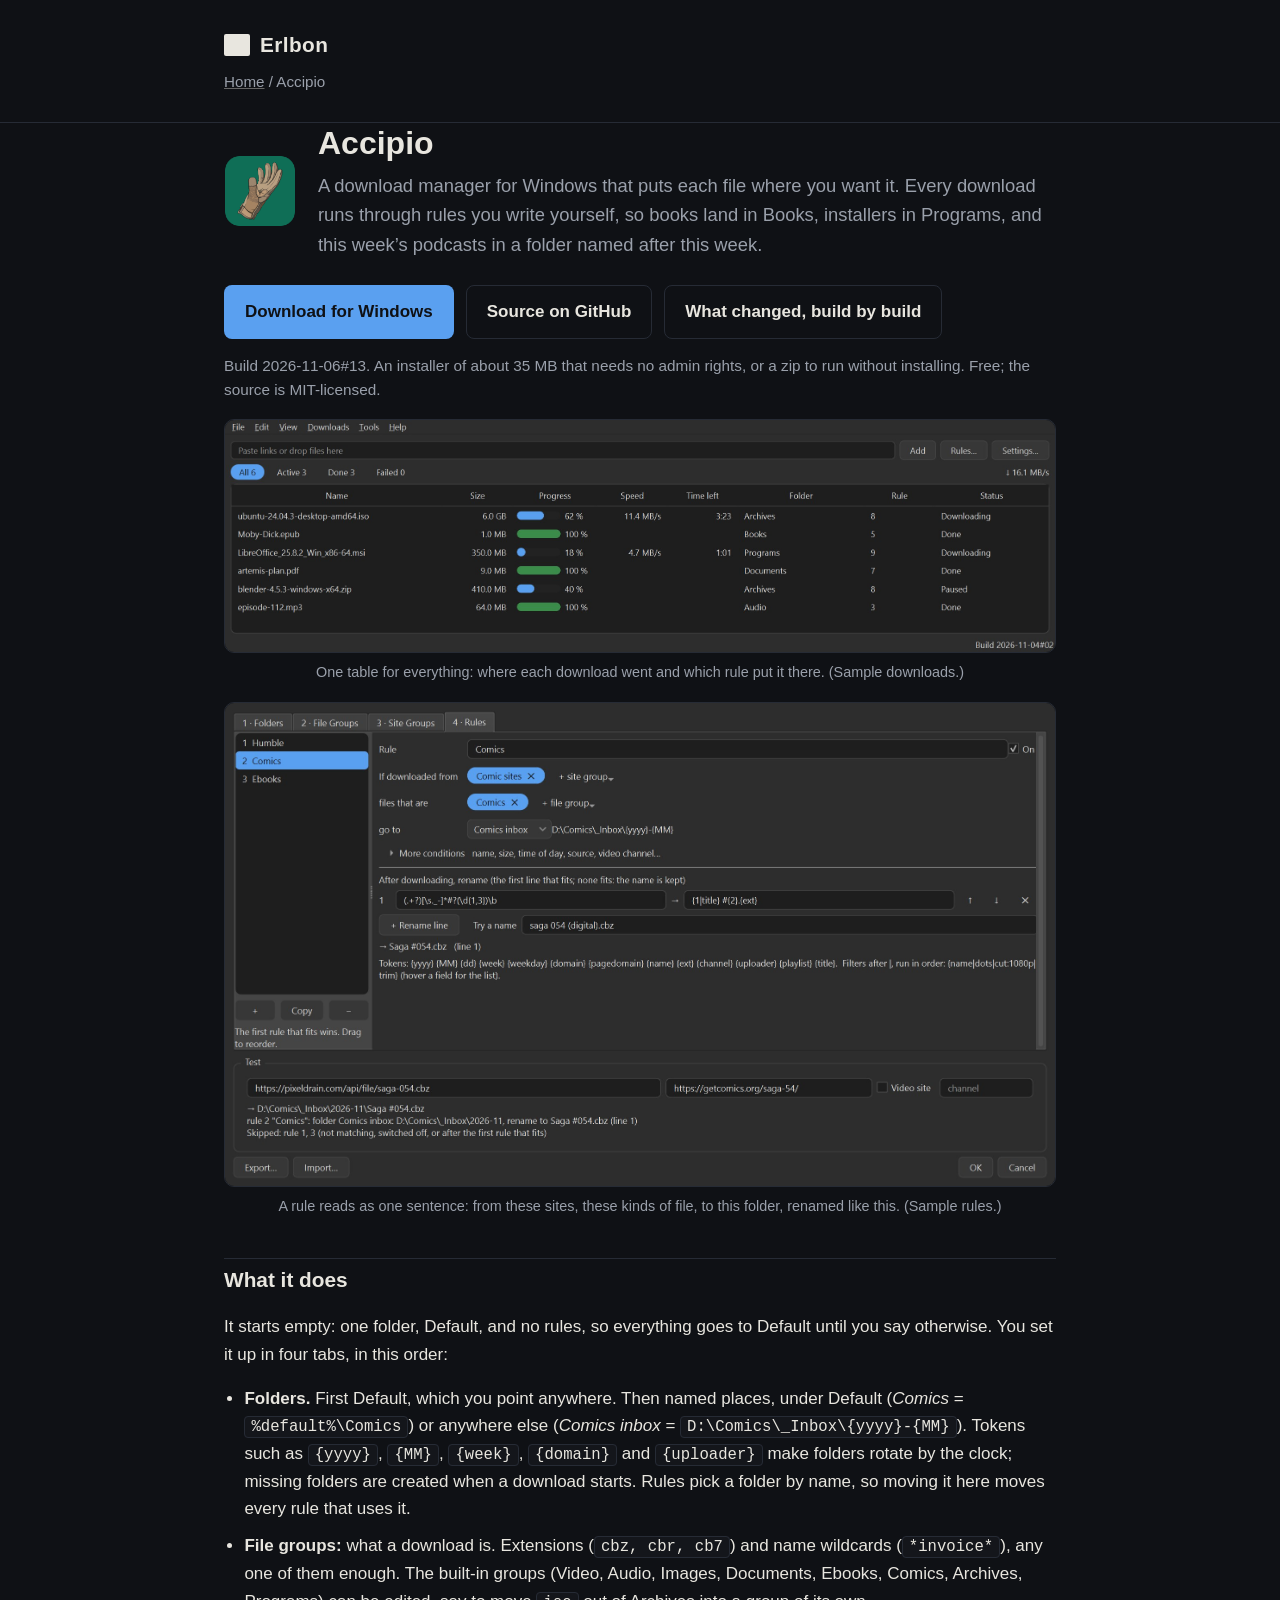
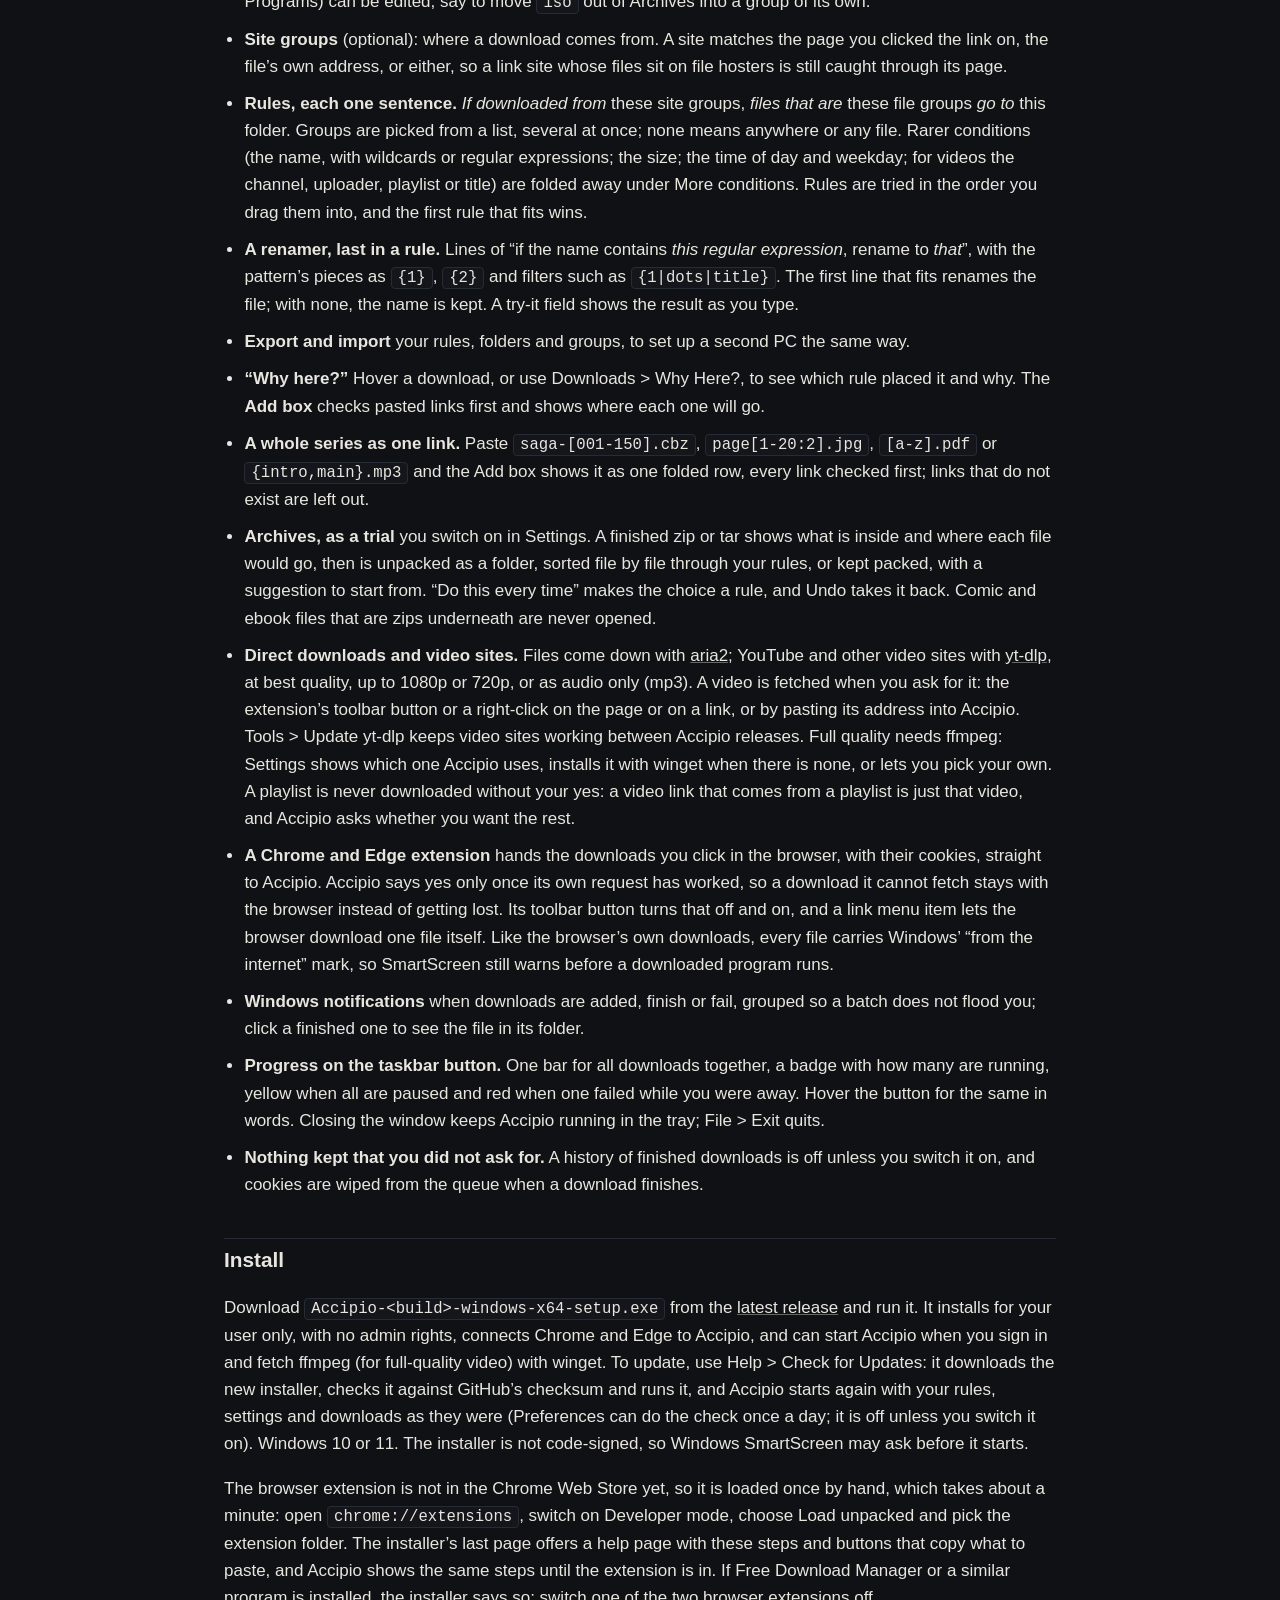
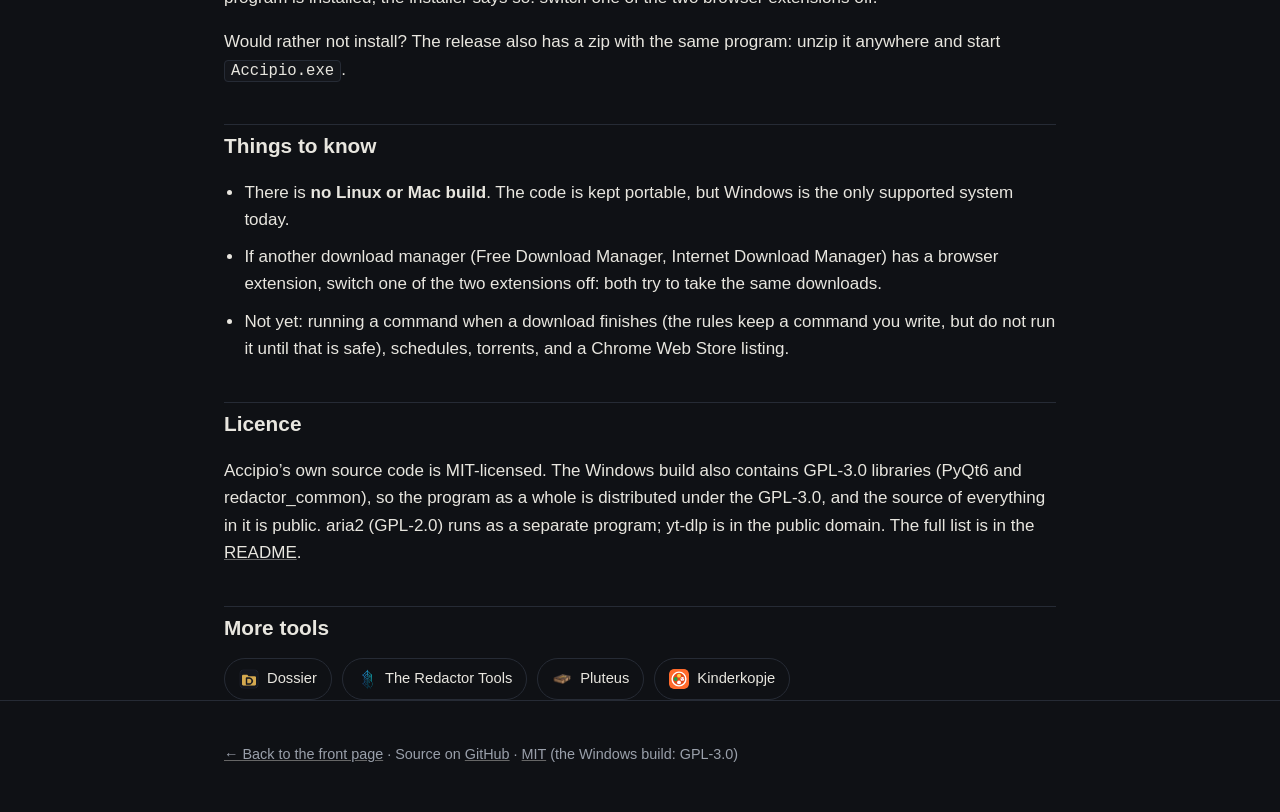
==== accipio/index.html @ 2f6791ea "Accipio: build 2026-11-06#13, new glove icon, playlists and tray Co-Authored-By: Claude Opus 5.5 <no" ====
<!doctype html>
<html lang="en">
<head>
<meta charset="utf-8">
<meta name="viewport" content="width=device-width, initial-scale=1">
<title>Accipio — A Free Download Manager for Windows That Sorts Every Download into the Right Folder</title>
<meta name="description" content="Accipio is a free, open-source download manager for Windows. Your own ordered rules put every download in the right folder by site, file type, name, size, time of day or video channel; aria2 for direct downloads, yt-dlp for YouTube and other video sites, and a Chrome and Edge extension that takes your clicked downloads.">
<link rel="canonical" href="https://erlbon.github.io/accipio/">
<link rel="icon" href="../assets/img/accipio.png" type="image/png">

<meta property="og:type" content="website">
<meta property="og:title" content="Accipio — A Free Download Manager for Windows with Rules">
<meta property="og:description" content="Every download goes where your rules say: by site, file type, name, size, time of day or video channel. Direct downloads and video sites. Free and open source.">
<meta property="og:url" content="https://erlbon.github.io/accipio/">
<meta property="og:image" content="https://erlbon.github.io/assets/img/screenshots/accipio-main-dark.jpg">
<meta name="twitter:card" content="summary_large_image">

<link rel="stylesheet" href="../assets/style.css">

<script type="application/ld+json">
{
  "@context": "https://schema.org",
  "@type": "SoftwareApplication",
  "name": "Accipio",
  "description": "A free, open-source download manager for Windows that puts each file where your rules say. Ordered rules by site, file type, name, size, time of day or video channel; folders that rotate by date; aria2 for direct downloads, yt-dlp for video sites; a Chrome and Edge extension for clicked downloads.",
  "url": "https://erlbon.github.io/accipio/",
  "downloadUrl": "https://github.com/Erlbon/accipio/releases/latest",
  "codeRepository": "https://github.com/Erlbon/accipio",
  "operatingSystem": "Windows 10, Windows 11",
  "applicationCategory": "UtilitiesApplication",
  "softwareVersion": "2026-11-06#13",
  "license": "https://opensource.org/license/mit",
  "screenshot": "https://erlbon.github.io/assets/img/screenshots/accipio-main-dark.jpg",
  "featureList": [
    "Named folders, file groups and site groups that rules point at, so one change moves every rule that uses them",
    "Rules written as one sentence: from these site groups, these file groups, to this folder; the first rule that fits wins",
    "Conditions: file groups and site groups picked as chips (a site matched on the page you clicked on), and under More conditions name (wildcards or regular expressions), size, time of day and weekday, and a video's channel, uploader, playlist or title",
    "Folder templates with date tokens ({yyyy}, {MM}, {week}...) so folders rotate by the clock; missing folders are created",
    "A renamer at the end of a rule: regular-expression lines, the first that fits renames the file, with a try-it field",
    "Export and import of rules, folders and groups between PCs",
    "Direct downloads on aria2; YouTube and other video sites on yt-dlp, with quality choices and Update yt-dlp in the Tools menu",
    "A Chrome and Edge extension that hands clicked downloads, with their cookies, to Accipio",
    "An Add box that checks pasted links and shows where each will go, and Why Here? for every download",
    "A whole series as one link, such as saga-[001-150].cbz, checked link by link before anything starts",
    "Archives (trial): a finished zip or tar shows what is inside and is unpacked as a folder, sorted by the rules, or kept packed, with Undo",
    "Downloaded files carry Windows' from-the-internet mark, as the browser's own downloads do",
    "Windows notifications when downloads are added, finish or fail",
    "Progress on the taskbar button: one bar for all downloads, a badge with how many run, red when one failed",
    "Settings shows the ffmpeg in use for video sites and installs it with winget when there is none",
    "A playlist is never downloaded without your yes; a video link from a playlist is just that video",
    "The window's X keeps Accipio running in the tray, so downloads go on",
    "A per-user Windows installer with no admin rights, or a zip to run without installing",
    "Help > Check for Updates downloads and installs a new version, checked against GitHub's checksum"
  ],
  "offers": { "@type": "Offer", "price": "0", "priceCurrency": "USD" },
  "author": { "@type": "Person", "name": "Erlbon", "url": "https://github.com/Erlbon" },
  "isPartOf": { "@type": "WebSite", "name": "Erlbon", "url": "https://erlbon.github.io/" }
}
</script>
</head>
<body data-app="accipio">

<header class="site-header">
  <div class="wrap">
    <a class="wordmark" href="/"><span class="bar" aria-hidden="true"></span> Erlbon</a>
    <nav class="crumbs"><a href="/">Home</a> / Accipio</nav>
  </div>
</header>

<main class="wrap">
  <div class="hero">
    <img class="icon" src="../assets/img/accipio.png" alt="Accipio icon" width="72" height="72">
    <div>
      <h1>Accipio</h1>
      <p class="tagline" style="margin-bottom:0">A download manager for Windows that puts each file where you want it. Every download runs through rules you write yourself, so books land in Books, installers in Programs, and this week&rsquo;s podcasts in a folder named after this week.</p>
    </div>
  </div>

  <div class="btn-row">
    <a class="btn primary" href="https://github.com/Erlbon/accipio/releases/latest">Download for Windows</a>
    <a class="btn secondary" href="https://github.com/Erlbon/accipio">Source on GitHub</a>
    <a class="btn secondary" href="https://github.com/Erlbon/accipio/blob/main/CHANGELOG.md">What changed, build by build</a>
  </div>
  <p class="note">Build 2026-11-06#13. An installer of about 35&nbsp;MB that needs no admin rights, or a zip to run without installing. Free; the source is MIT-licensed.</p>

  <div class="screenshots">
    <figure>
      <img src="../assets/img/screenshots/accipio-main-dark.jpg" alt="Accipio's main window in the dark scheme: a paste bar with Add, Rules and Settings buttons, filter buttons for all, active, done and failed downloads, and a table of six downloads with size, a progress bar, speed, time left, the folder each went to, the rule that placed it and its status." width="2065" height="578">
      <figcaption>One table for everything: where each download went and which rule put it there. (Sample downloads.)</figcaption>
    </figure>
    <figure>
      <img src="../assets/img/screenshots/accipio-rules-dark.jpg" alt="Accipio's Rules window with four tabs, Folders, File Groups, Site Groups and Rules. A narrow list of three rules on the left; the rule Comics reads as a sentence: if downloaded from Comic sites, files that are Comics, go to Comics inbox, then a rename line turning saga 054 (digital).cbz into Saga #054.cbz. The test box below shows a file hosted on pixeldrain, clicked on getcomics.org, going to D:\Comics\_Inbox\2026-11." width="1925" height="1120" loading="lazy">
      <figcaption>A rule reads as one sentence: from these sites, these kinds of file, to this folder, renamed like this. (Sample rules.)</figcaption>
    </figure>
  </div>

  <h2>What it does</h2>
  <p>It starts empty: one folder, Default, and no rules, so everything goes to Default until you say otherwise. You set it up in four tabs, in this order:</p>
  <ul class="feature-list">
    <li><strong>Folders.</strong> First Default, which you point anywhere. Then named places, under Default (<em>Comics</em> = <code>%default%\Comics</code>) or anywhere else (<em>Comics inbox</em> = <code>D:\Comics\_Inbox\{yyyy}-{MM}</code>). Tokens such as <code>{yyyy}</code>, <code>{MM}</code>, <code>{week}</code>, <code>{domain}</code> and <code>{uploader}</code> make folders rotate by the clock; missing folders are created when a download starts. Rules pick a folder by name, so moving it here moves every rule that uses it.</li>
    <li><strong>File groups:</strong> what a download is. Extensions (<code>cbz, cbr, cb7</code>) and name wildcards (<code>*invoice*</code>), any one of them enough. The built-in groups (Video, Audio, Images, Documents, Ebooks, Comics, Archives, Programs) can be edited, say to move <code>iso</code> out of Archives into a group of its own.</li>
    <li><strong>Site groups</strong> (optional): where a download comes from. A site matches the page you clicked the link on, the file&rsquo;s own address, or either, so a link site whose files sit on file hosters is still caught through its page.</li>
    <li><strong>Rules, each one sentence.</strong> <em>If downloaded from</em> these site groups, <em>files that are</em> these file groups <em>go to</em> this folder. Groups are picked from a list, several at once; none means anywhere or any file. Rarer conditions (the name, with wildcards or regular expressions; the size; the time of day and weekday; for videos the channel, uploader, playlist or title) are folded away under More conditions. Rules are tried in the order you drag them into, and the first rule that fits wins.</li>
    <li><strong>A renamer, last in a rule.</strong> Lines of &ldquo;if the name contains <em>this regular expression</em>, rename to <em>that</em>&rdquo;, with the pattern&rsquo;s pieces as <code>{1}</code>, <code>{2}</code> and filters such as <code>{1|dots|title}</code>. The first line that fits renames the file; with none, the name is kept. A try-it field shows the result as you type.</li>
    <li><strong>Export and import</strong> your rules, folders and groups, to set up a second PC the same way.</li>
    <li><strong>&ldquo;Why here?&rdquo;</strong> Hover a download, or use Downloads &gt; Why Here?, to see which rule placed it and why. The <strong>Add box</strong> checks pasted links first and shows where each one will go.</li>
    <li><strong>A whole series as one link.</strong> Paste <code>saga-[001-150].cbz</code>, <code>page[1-20:2].jpg</code>, <code>[a-z].pdf</code> or <code>{intro,main}.mp3</code> and the Add box shows it as one folded row, every link checked first; links that do not exist are left out.</li>
    <li><strong>Archives, as a trial</strong> you switch on in Settings. A finished zip or tar shows what is inside and where each file would go, then is unpacked as a folder, sorted file by file through your rules, or kept packed, with a suggestion to start from. &ldquo;Do this every time&rdquo; makes the choice a rule, and Undo takes it back. Comic and ebook files that are zips underneath are never opened.</li>
    <li><strong>Direct downloads and video sites.</strong> Files come down with <a href="https://aria2.github.io/">aria2</a>; YouTube and other video sites with <a href="https://github.com/yt-dlp/yt-dlp">yt-dlp</a>, at best quality, up to 1080p or 720p, or as audio only (mp3). A video is fetched when you ask for it: the extension&rsquo;s toolbar button or a right-click on the page or on a link, or by pasting its address into Accipio. Tools &gt; Update yt-dlp keeps video sites working between Accipio releases. Full quality needs ffmpeg: Settings shows which one Accipio uses, installs it with winget when there is none, or lets you pick your own. A playlist is never downloaded without your yes: a video link that comes from a playlist is just that video, and Accipio asks whether you want the rest.</li>
    <li><strong>A Chrome and Edge extension</strong> hands the downloads you click in the browser, with their cookies, straight to Accipio. Accipio says yes only once its own request has worked, so a download it cannot fetch stays with the browser instead of getting lost. Its toolbar button turns that off and on, and a link menu item lets the browser download one file itself. Like the browser&rsquo;s own downloads, every file carries Windows&rsquo; &ldquo;from the internet&rdquo; mark, so SmartScreen still warns before a downloaded program runs.</li>
    <li><strong>Windows notifications</strong> when downloads are added, finish or fail, grouped so a batch does not flood you; click a finished one to see the file in its folder.</li>
    <li><strong>Progress on the taskbar button.</strong> One bar for all downloads together, a badge with how many are running, yellow when all are paused and red when one failed while you were away. Hover the button for the same in words. Closing the window keeps Accipio running in the tray; File &gt; Exit quits.</li>
    <li><strong>Nothing kept that you did not ask for.</strong> A history of finished downloads is off unless you switch it on, and cookies are wiped from the queue when a download finishes.</li>
  </ul>

  <h2>Install</h2>
  <p>Download <code>Accipio-&lt;build&gt;-windows-x64-setup.exe</code> from the <a href="https://github.com/Erlbon/accipio/releases/latest">latest release</a> and run it. It installs for your user only, with no admin rights, connects Chrome and Edge to Accipio, and can start Accipio when you sign in and fetch ffmpeg (for full-quality video) with winget. To update, use Help &gt; Check for Updates: it downloads the new installer, checks it against GitHub&rsquo;s checksum and runs it, and Accipio starts again with your rules, settings and downloads as they were (Preferences can do the check once a day; it is off unless you switch it on). Windows 10 or 11. The installer is not code-signed, so Windows SmartScreen may ask before it starts.</p>
  <p>The browser extension is not in the Chrome Web Store yet, so it is loaded once by hand, which takes about a minute: open <code>chrome://extensions</code>, switch on Developer mode, choose Load unpacked and pick the extension folder. The installer&rsquo;s last page offers a help page with these steps and buttons that copy what to paste, and Accipio shows the same steps until the extension is in. If Free Download Manager or a similar program is installed, the installer says so: switch one of the two browser extensions off.</p>
  <p>Would rather not install? The release also has a zip with the same program: unzip it anywhere and start <code>Accipio.exe</code>.</p>

  <h2>Things to know</h2>
  <ul class="feature-list">
    <li>There is <strong>no Linux or Mac build</strong>. The code is kept portable, but Windows is the only supported system today.</li>
    <li>If another download manager (Free Download Manager, Internet Download Manager) has a browser extension, switch one of the two extensions off: both try to take the same downloads.</li>
    <li>Not yet: running a command when a download finishes (the rules keep a command you write, but do not run it until that is safe), schedules, torrents, and a Chrome Web Store listing.</li>
  </ul>

  <h2>Licence</h2>
  <p>Accipio&rsquo;s own source code is MIT-licensed. The Windows build also contains GPL-3.0 libraries (PyQt6 and redactor_common), so the program as a whole is distributed under the GPL-3.0, and the source of everything in it is public. aria2 (GPL-2.0) runs as a separate program; yt-dlp is in the public domain. The full list is in the <a href="https://github.com/Erlbon/accipio#licences">README</a>.</p>

  <h2>More tools</h2>
  <div class="sibling-list">
    <a href="../dossier/"><img src="../assets/img/dossier.png" alt="">Dossier</a>
    <a href="../redactors/"><img src="../assets/img/hero-logo.png" alt="">The Redactor Tools</a>
    <a href="../pluteus/"><img src="../assets/img/pluteus.png" alt="">Pluteus</a>
    <a href="../kinderkopje/"><img src="../assets/img/kinderkopje.svg" alt="">Kinderkopje</a>
  </div>
</main>

<footer>
  <div class="wrap">
    <p><a href="/">&larr; Back to the front page</a> · Source on <a href="https://github.com/Erlbon/accipio">GitHub</a> · <a href="https://opensource.org/license/mit">MIT</a> (the Windows build: GPL-3.0)</p>
  </div>
</footer>

</body>
</html>
---- assets/style.css ----
/* The Redactor Tools -- shared stylesheet */

:root {
  --bg: #0f1115;
  --panel: #171a21;
  --panel-border: #262b35;
  --text: #e8e6df;
  --text-dim: #9aa0ab;
  --link: #e8e6df;
  --accent: #e8e6df;
  --bar: #14161b;
  --max-width: 880px;
}

* { box-sizing: border-box; }

html { color-scheme: dark; }

body {
  margin: 0;
  background: var(--bg);
  color: var(--text);
  font-family: -apple-system, "Segoe UI", Roboto, Helvetica, Arial, sans-serif;
  line-height: 1.6;
  font-size: 17px;
}

a { color: var(--accent); text-decoration-color: rgba(232,230,223,0.4); }
a:hover { text-decoration-color: var(--accent); }

.wrap {
  max-width: var(--max-width);
  margin: 0 auto;
  padding: 0 24px;
}

/* Top bar: redaction-bar wordmark */
header.site-header {
  border-bottom: 1px solid var(--panel-border);
  padding: 28px 0;
}

.wordmark {
  display: inline-flex;
  align-items: center;
  gap: 10px;
  font-size: 1.3rem;
  font-weight: 700;
  letter-spacing: 0.02em;
  color: var(--text);
  text-decoration: none;
}

.wordmark .bar {
  display: inline-block;
  width: 26px;
  height: 1.05em;
  background: var(--accent);
  border-radius: 2px;
}

.wordmark:hover { color: var(--text); }

nav.crumbs {
  font-size: 0.95rem;
  color: var(--text-dim);
  margin-top: 6px;
}
nav.crumbs a { color: var(--text-dim); }
nav.crumbs a:hover { color: var(--text); }

main { padding: 48px 0 64px; }

.hero-logo {
  display: block;
  margin: 4px auto 28px;
  width: 100%;
  max-width: 200px;
  height: auto;
}

/* Epigraph: old, obsolete senses of "redact" quoted from Wiktionary */
.dict-entry {
  margin: 0 0 36px;
  padding: 20px 22px;
  background: var(--panel);
  border: 1px solid var(--panel-border);
  border-left: 3px solid var(--accent);
  border-radius: 10px;
  font-style: normal;
}

.dict-headword {
  margin: 0 0 10px;
  font-size: 1.1rem;
  font-weight: 700;
  letter-spacing: 0.02em;
}
.dict-headword .dict-pos {
  font-weight: 400;
  font-style: italic;
  color: var(--text-dim);
  margin-left: 4px;
}

.dict-defs {
  margin: 0;
  padding-left: 1.6em;
  color: var(--text-dim);
  font-size: 0.97rem;
}
.dict-defs li { margin-bottom: 8px; }
.dict-defs li:last-child { margin-bottom: 0; }
.dict-defs li::marker { color: var(--text-dim); }

.dict-tag {
  font-size: 0.82em;
  text-transform: uppercase;
  letter-spacing: 0.03em;
  color: var(--text-dim);
  opacity: 0.8;
}
.dict-date {
  font-size: 0.9em;
  color: var(--text-dim);
  opacity: 0.7;
}

.dict-cite {
  margin: 12px 0 0;
  font-size: 0.85rem;
  color: var(--text-dim);
}
.dict-cite a { color: var(--text-dim); }
.dict-cite a:hover { color: var(--text); }

h1 {
  font-size: 2rem;
  line-height: 1.25;
  margin: 0 0 8px;
}

/* Hub page only (sub-pages set data-app and lay their h1 out in .hero) */
body:not([data-app]) h1 { text-align: center; }

.tagline {
  color: var(--text-dim);
  font-size: 1.15rem;
  margin: 0 0 36px;
}

h2 {
  font-size: 1.3rem;
  margin: 40px 0 14px;
  padding-top: 4px;
  border-top: 1px solid var(--panel-border);
}

section:first-of-type h2:first-child { border-top: none; padding-top: 0; }

ul.feature-list {
  padding-left: 1.2em;
}
ul.feature-list li { margin-bottom: 10px; }

.note {
  color: var(--text-dim);
  font-size: 0.9em;
}

/* Format-support table */
.table-wrap {
  overflow-x: auto;
  border: 1px solid var(--panel-border);
  border-radius: 10px;
}

.format-table {
  width: 100%;
  border-collapse: collapse;
  font-size: 0.93rem;
  background: var(--panel);
}

.format-table th,
.format-table td {
  padding: 12px 16px;
  text-align: left;
  vertical-align: top;
  border-bottom: 1px solid var(--panel-border);
}

.format-table thead th {
  color: var(--text-dim);
  font-size: 0.82rem;
  text-transform: uppercase;
  letter-spacing: 0.03em;
  font-weight: 600;
  white-space: nowrap;
}

.format-table tbody th {
  font-weight: 600;
  white-space: nowrap;
}

.format-table tbody tr:last-child th,
.format-table tbody tr:last-child td {
  border-bottom: none;
}

.format-table .note {
  display: block;
  margin-top: 2px;
}

/* App cards on the hub page */
.grid {
  display: grid;
  grid-template-columns: repeat(auto-fit, minmax(360px, 1fr));
  gap: 20px;
  margin-top: 8px;
}

.card {
  display: flex;
  gap: 18px;
  background: var(--panel);
  border: 1px solid var(--panel-border);
  border-radius: 12px;
  padding: 20px;
  text-decoration: none;
  color: var(--text);
  transition: border-color 0.15s ease, transform 0.15s ease;
}
.card:hover {
  border-color: var(--card-accent, var(--accent));
  transform: translateY(-2px);
}

.card img.icon { width: 56px; height: 56px; border-radius: 12px; flex-shrink: 0; }

.card h3 { margin: 0 0 6px; font-size: 1.15rem; }
.card p { margin: 0; color: var(--text-dim); font-size: 0.97rem; }

/* App hero on sub-pages */
.hero {
  display: flex;
  align-items: center;
  gap: 22px;
  margin-bottom: 8px;
}
.hero img.icon { width: 72px; height: 72px; border-radius: 16px; flex-shrink: 0; }

.btn-row { margin: 26px 0 10px; display: flex; gap: 12px; flex-wrap: wrap; }

.btn {
  display: inline-block;
  padding: 12px 20px;
  border-radius: 8px;
  text-decoration: none;
  font-weight: 600;
  border: 1px solid var(--panel-border);
}
.btn.primary {
  background: var(--card-accent, var(--accent));
  color: #0f1115;
  border-color: transparent;
}
.btn.secondary {
  background: transparent;
  color: var(--text);
}
.btn.secondary:hover { border-color: var(--text-dim); }

.sibling-list { display: flex; flex-wrap: wrap; gap: 10px; }
.sibling-list a {
  display: flex;
  align-items: center;
  gap: 8px;
  padding: 8px 14px;
  border: 1px solid var(--panel-border);
  border-radius: 999px;
  text-decoration: none;
  color: var(--text);
  font-size: 0.92rem;
}
.sibling-list a:hover { border-color: var(--text-dim); }
.sibling-list img { width: 20px; height: 20px; border-radius: 5px; }

.screenshots { display: flex; flex-direction: column; gap: 18px; margin: 16px 0 8px; }
.screenshots figure { margin: 0; }
.screenshots img {
  display: block;
  width: 100%;
  height: auto;
  border: 1px solid var(--panel-border);
  border-radius: 10px;
  background: var(--panel);
}
.screenshots figcaption {
  margin-top: 8px;
  color: var(--text-dim);
  font-size: 0.9rem;
  text-align: center;
}

/* Phone screenshots: a row of narrow figures that wraps on small screens */
.screenshots.phones { flex-direction: row; flex-wrap: wrap; justify-content: center; gap: 16px; }
.screenshots.phones figure { flex: 1 1 0; min-width: 130px; max-width: 200px; }
/* Two desktop screenshots side by side on wide screens */
.screenshots.pair { display: grid; grid-template-columns: repeat(auto-fit, minmax(300px, 1fr)); }

footer {
  border-top: 1px solid var(--panel-border);
  padding: 28px 0 40px;
  color: var(--text-dim);
  font-size: 0.9rem;
}
footer a { color: var(--text-dim); }
footer a:hover { color: var(--text); }

code {
  background: var(--bar);
  border: 1px solid var(--panel-border);
  border-radius: 4px;
  padding: 1px 6px;
  font-size: 0.92em;
}

/* Per-app accent colors, sampled from each app's own icon */
[data-app="cbz"]    { --card-accent: #7c2434; }
[data-app="epub"]   { --card-accent: #1c7d78; }
[data-app="mp3"]    { --card-accent: #e8e6df; }
[data-app="video"]  { --card-accent: #57efc6; }
[data-app="pluteus"] { --card-accent: #d4a94f; }

/* TMDB attribution logo: official unmodified SVG, kept small and dim so it
   stays less prominent than the site's own marks (TMDB's terms). */
.tmdb-logo {
  display: block;
  height: 14px;
  width: auto;
  margin-top: 8px;
  opacity: 0.85;
}

/* Command-line examples */
pre.cli-example {
  background: var(--bar);
  border: 1px solid var(--panel-border);
  border-radius: 6px;
  padding: 14px 16px;
  margin: 16px 0;
  overflow-x: auto;
  font-size: 0.9rem;
  line-height: 1.5;
}
pre.cli-example code {
  background: none;
  border: 0;
  padding: 0;
  font-size: inherit;
  white-space: pre;
}

/* Dossier gold, sampled from its icon */
[data-app="dossier"] { --card-accent: #d4a94f; }

/* The front page: a short lead, then the projects as cards */
.lead { color: var(--text-dim); font-size: 1.15rem; margin: 0 0 32px; max-width: 46em; }
body:not([data-app]) h1.front { text-align: left; font-size: 2.2rem; }
.card .icon-row { display: flex; gap: 6px; margin-top: 12px; }
.card .icon-row img { width: 28px; height: 28px; border-radius: 7px; }
.card .kind { display: block; margin-bottom: 4px; font-size: 0.8rem; text-transform: uppercase; letter-spacing: 0.04em; color: var(--text-dim); }
.grid.projects { grid-template-columns: 1fr; }
.grid.projects .card { padding: 22px; }
.grid.projects .card img.icon { width: 64px; height: 64px; border-radius: 14px; }

@media (max-width: 520px) {
  .grid { grid-template-columns: 1fr; }
  .card { flex-direction: column; }
}
[data-app="kinderkopje"] { --card-accent: #ff6a2b; }

/* Accipio blue: the progress-bar blue of the app; the icon's own #185fa5 is too dark under the dark button text */
[data-app="accipio"] { --card-accent: #5aa0f0; }
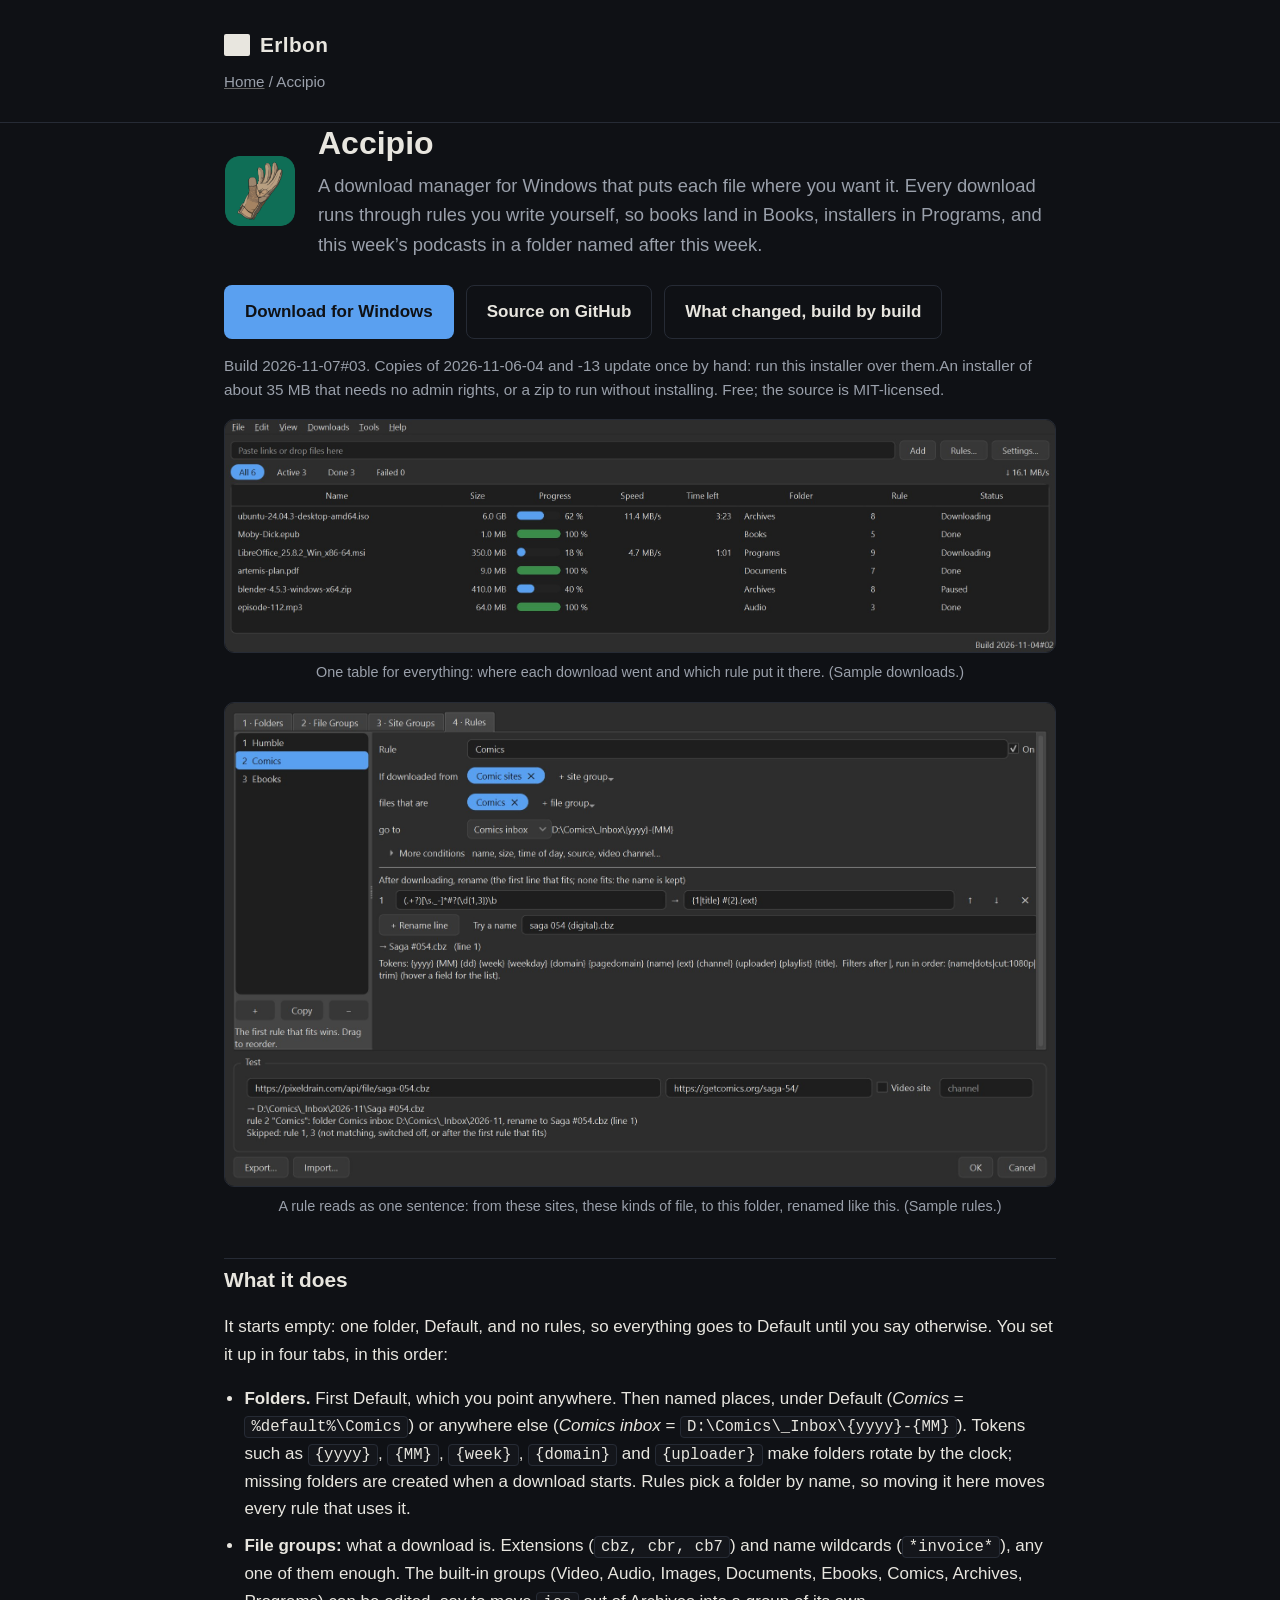
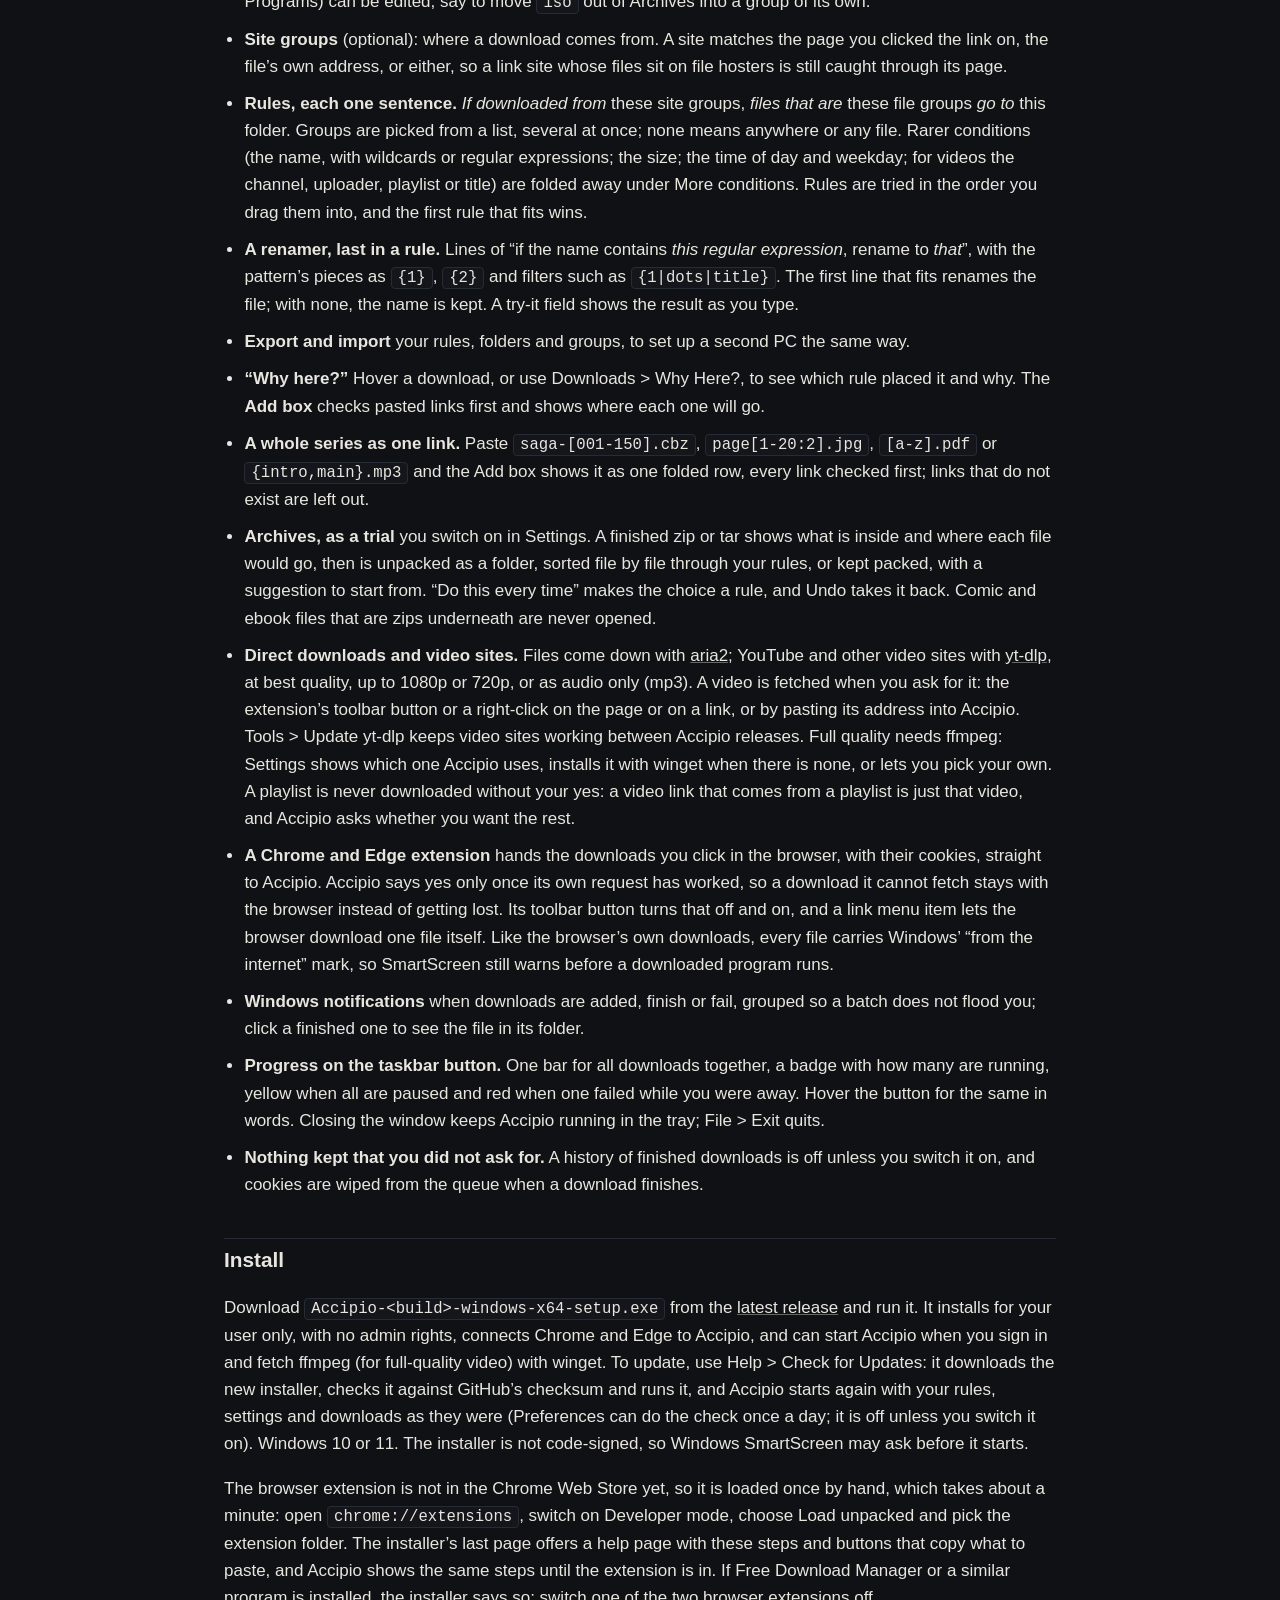
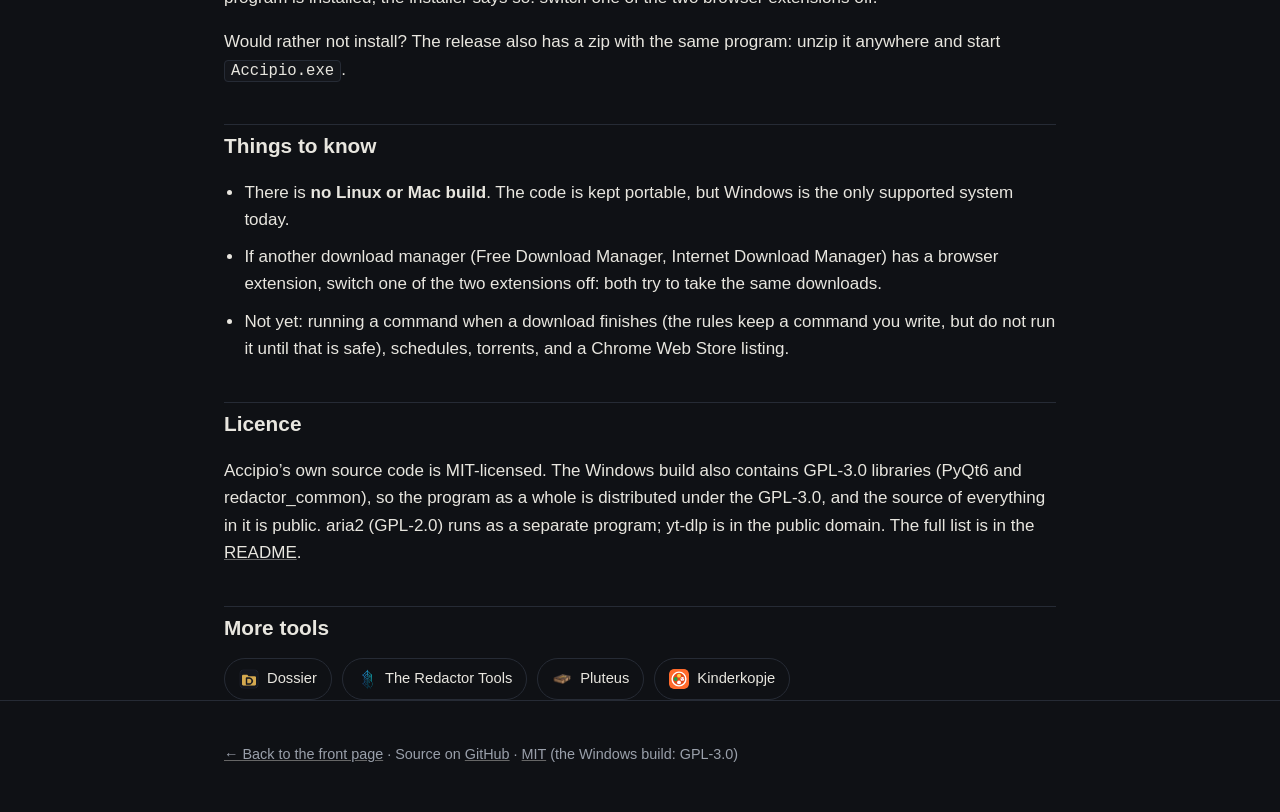
==== commit 4f95ddf9: "Accipio 2026-11-07#03 on the landing page Co-Authored-By: Claude Opus 5.5 <noreply@anthropic.com>" ====
--- a/accipio/index.html
+++ b/accipio/index.html
@@ -28,7 +28,7 @@
   "codeRepository": "https://github.com/Erlbon/accipio",
   "operatingSystem": "Windows 10, Windows 11",
   "applicationCategory": "UtilitiesApplication",
-  "softwareVersion": "2026-11-06#13",
+  "softwareVersion": "2026-11-07#03",
   "license": "https://opensource.org/license/mit",
   "screenshot": "https://erlbon.github.io/assets/img/screenshots/accipio-main-dark.jpg",
   "featureList": [
@@ -81,7 +81,7 @@
     <a class="btn secondary" href="https://github.com/Erlbon/accipio">Source on GitHub</a>
     <a class="btn secondary" href="https://github.com/Erlbon/accipio/blob/main/CHANGELOG.md">What changed, build by build</a>
   </div>
-  <p class="note">Build 2026-11-06#13. An installer of about 35&nbsp;MB that needs no admin rights, or a zip to run without installing. Free; the source is MIT-licensed.</p>
+  <p class="note">Build 2026-11-07#03. Copies of 2026-11-06-04 and -13 update once by hand: run this installer over them.An installer of about 35&nbsp;MB that needs no admin rights, or a zip to run without installing. Free; the source is MIT-licensed.</p>
 
   <div class="screenshots">
     <figure>
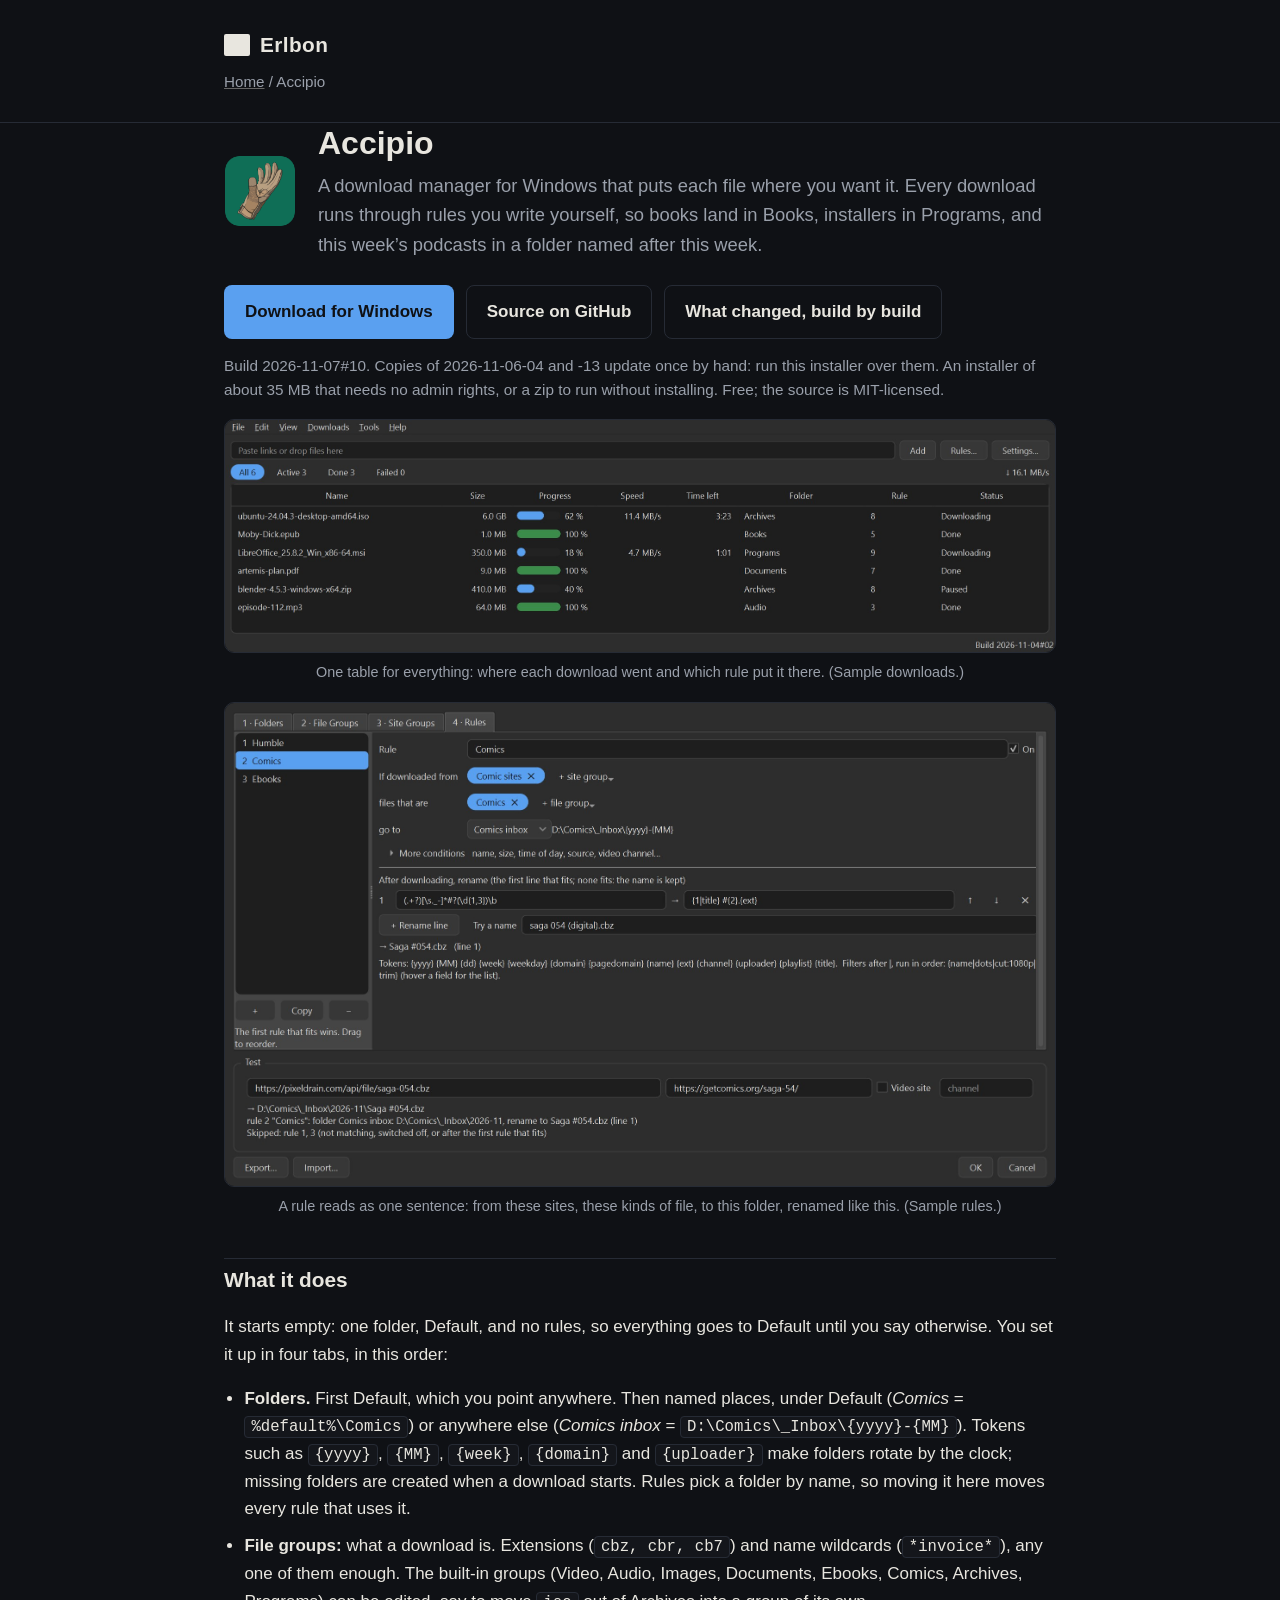
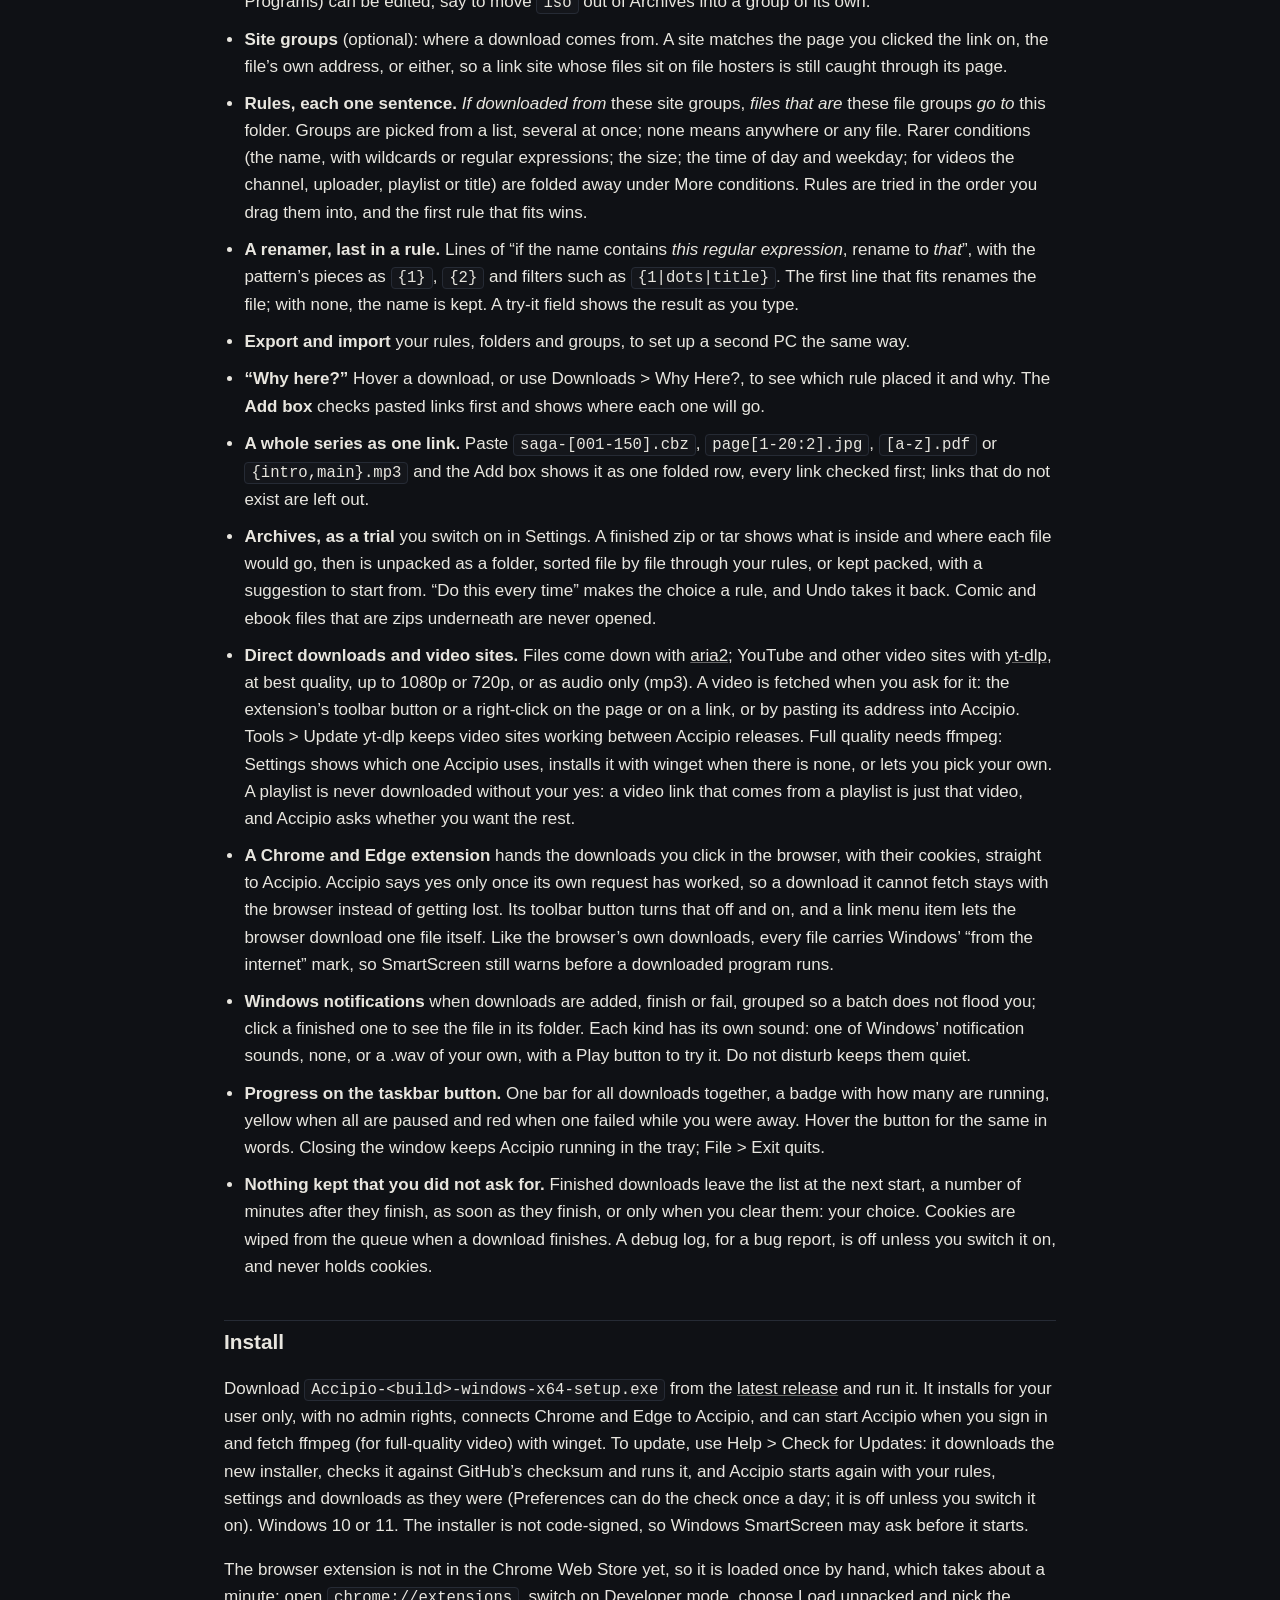
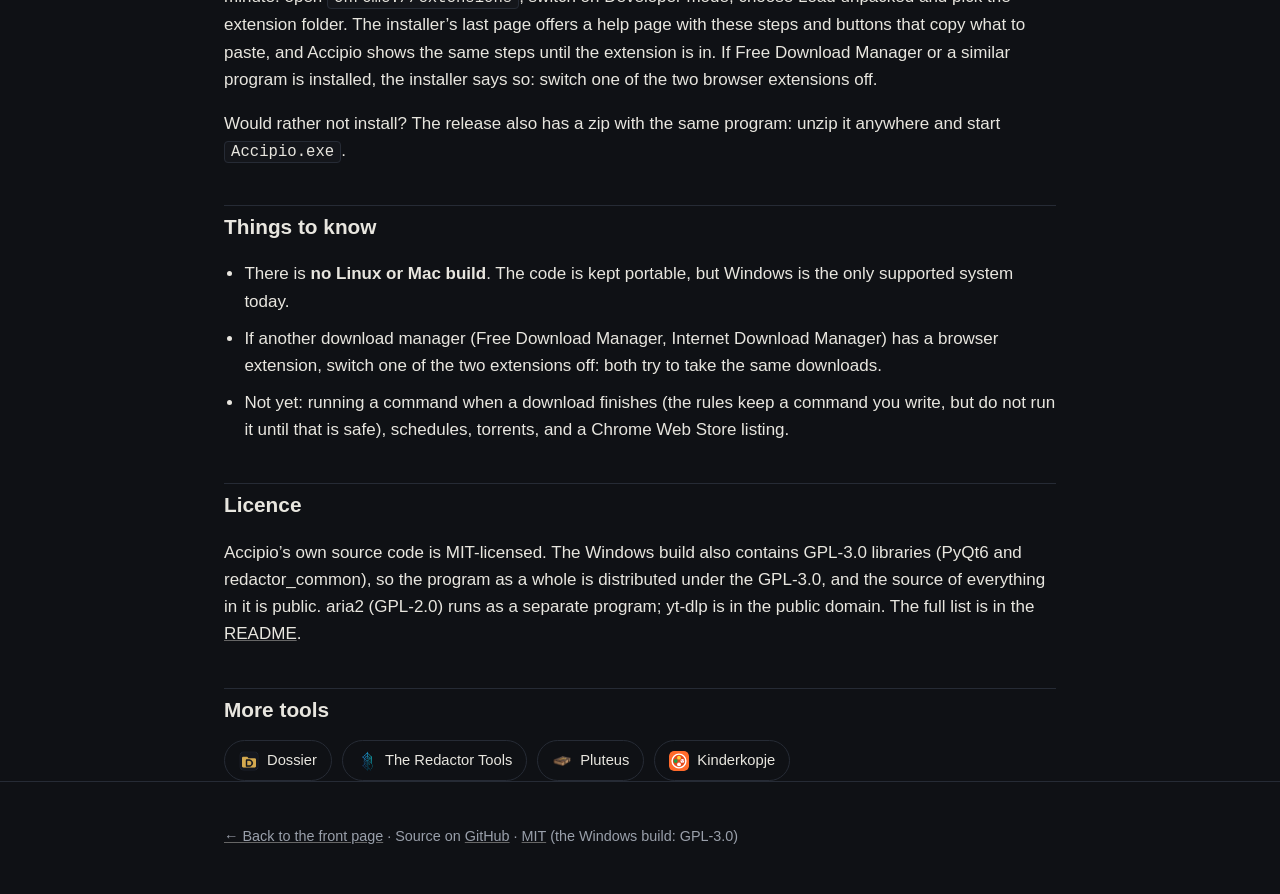
==== commit 96ac3da7: "Accipio 2026-11-07#10: sounds per notice, clear-finished choices, debug log Co-Authored-By: Claude O" ====
--- a/accipio/index.html
+++ b/accipio/index.html
@@ -28,7 +28,7 @@
   "codeRepository": "https://github.com/Erlbon/accipio",
   "operatingSystem": "Windows 10, Windows 11",
   "applicationCategory": "UtilitiesApplication",
-  "softwareVersion": "2026-11-07#03",
+  "softwareVersion": "2026-11-07#10",
   "license": "https://opensource.org/license/mit",
   "screenshot": "https://erlbon.github.io/assets/img/screenshots/accipio-main-dark.jpg",
   "featureList": [
@@ -81,7 +81,7 @@
     <a class="btn secondary" href="https://github.com/Erlbon/accipio">Source on GitHub</a>
     <a class="btn secondary" href="https://github.com/Erlbon/accipio/blob/main/CHANGELOG.md">What changed, build by build</a>
   </div>
-  <p class="note">Build 2026-11-07#03. Copies of 2026-11-06-04 and -13 update once by hand: run this installer over them.An installer of about 35&nbsp;MB that needs no admin rights, or a zip to run without installing. Free; the source is MIT-licensed.</p>
+  <p class="note">Build 2026-11-07#10. Copies of 2026-11-06-04 and -13 update once by hand: run this installer over them. An installer of about 35&nbsp;MB that needs no admin rights, or a zip to run without installing. Free; the source is MIT-licensed.</p>
 
   <div class="screenshots">
     <figure>
@@ -108,9 +108,9 @@
     <li><strong>Archives, as a trial</strong> you switch on in Settings. A finished zip or tar shows what is inside and where each file would go, then is unpacked as a folder, sorted file by file through your rules, or kept packed, with a suggestion to start from. &ldquo;Do this every time&rdquo; makes the choice a rule, and Undo takes it back. Comic and ebook files that are zips underneath are never opened.</li>
     <li><strong>Direct downloads and video sites.</strong> Files come down with <a href="https://aria2.github.io/">aria2</a>; YouTube and other video sites with <a href="https://github.com/yt-dlp/yt-dlp">yt-dlp</a>, at best quality, up to 1080p or 720p, or as audio only (mp3). A video is fetched when you ask for it: the extension&rsquo;s toolbar button or a right-click on the page or on a link, or by pasting its address into Accipio. Tools &gt; Update yt-dlp keeps video sites working between Accipio releases. Full quality needs ffmpeg: Settings shows which one Accipio uses, installs it with winget when there is none, or lets you pick your own. A playlist is never downloaded without your yes: a video link that comes from a playlist is just that video, and Accipio asks whether you want the rest.</li>
     <li><strong>A Chrome and Edge extension</strong> hands the downloads you click in the browser, with their cookies, straight to Accipio. Accipio says yes only once its own request has worked, so a download it cannot fetch stays with the browser instead of getting lost. Its toolbar button turns that off and on, and a link menu item lets the browser download one file itself. Like the browser&rsquo;s own downloads, every file carries Windows&rsquo; &ldquo;from the internet&rdquo; mark, so SmartScreen still warns before a downloaded program runs.</li>
-    <li><strong>Windows notifications</strong> when downloads are added, finish or fail, grouped so a batch does not flood you; click a finished one to see the file in its folder.</li>
+    <li><strong>Windows notifications</strong> when downloads are added, finish or fail, grouped so a batch does not flood you; click a finished one to see the file in its folder. Each kind has its own sound: one of Windows&rsquo; notification sounds, none, or a .wav of your own, with a Play button to try it. Do not disturb keeps them quiet.</li>
     <li><strong>Progress on the taskbar button.</strong> One bar for all downloads together, a badge with how many are running, yellow when all are paused and red when one failed while you were away. Hover the button for the same in words. Closing the window keeps Accipio running in the tray; File &gt; Exit quits.</li>
-    <li><strong>Nothing kept that you did not ask for.</strong> A history of finished downloads is off unless you switch it on, and cookies are wiped from the queue when a download finishes.</li>
+    <li><strong>Nothing kept that you did not ask for.</strong> Finished downloads leave the list at the next start, a number of minutes after they finish, as soon as they finish, or only when you clear them: your choice. Cookies are wiped from the queue when a download finishes. A debug log, for a bug report, is off unless you switch it on, and never holds cookies.</li>
   </ul>
 
   <h2>Install</h2>
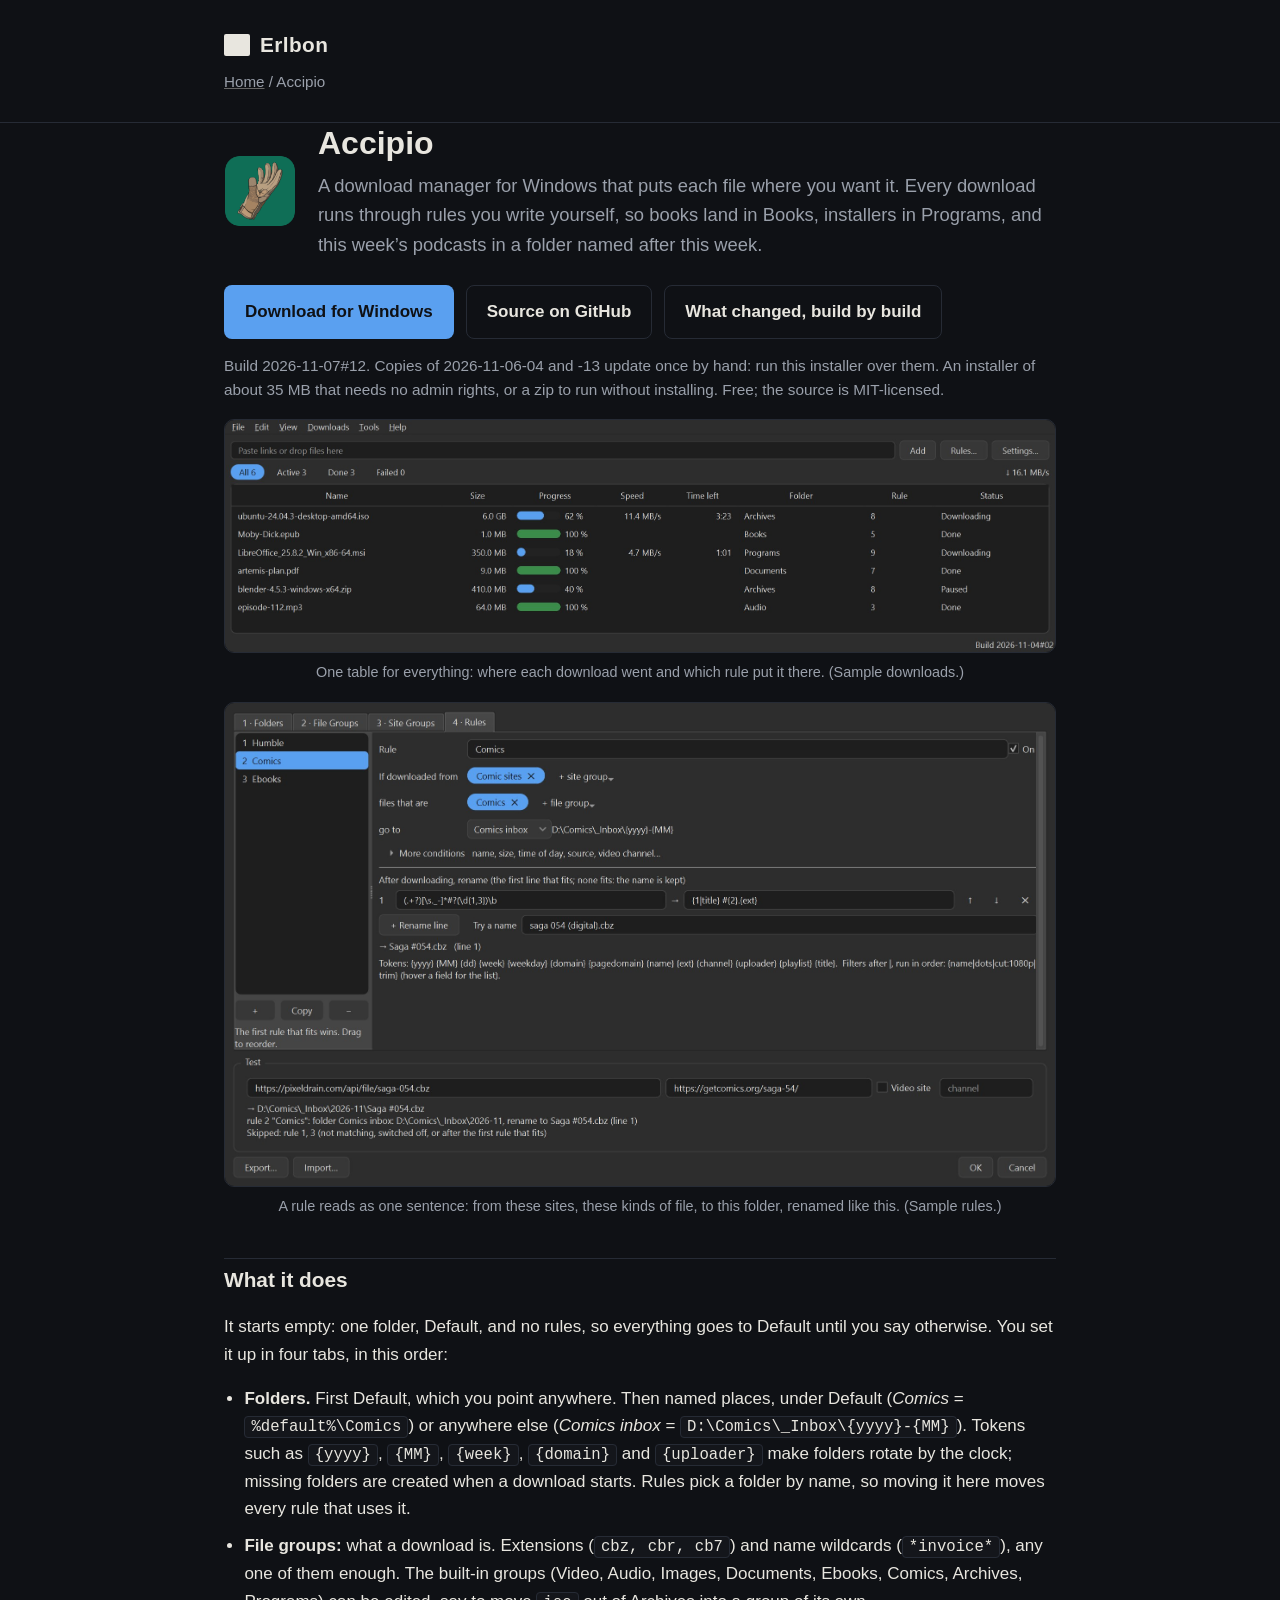
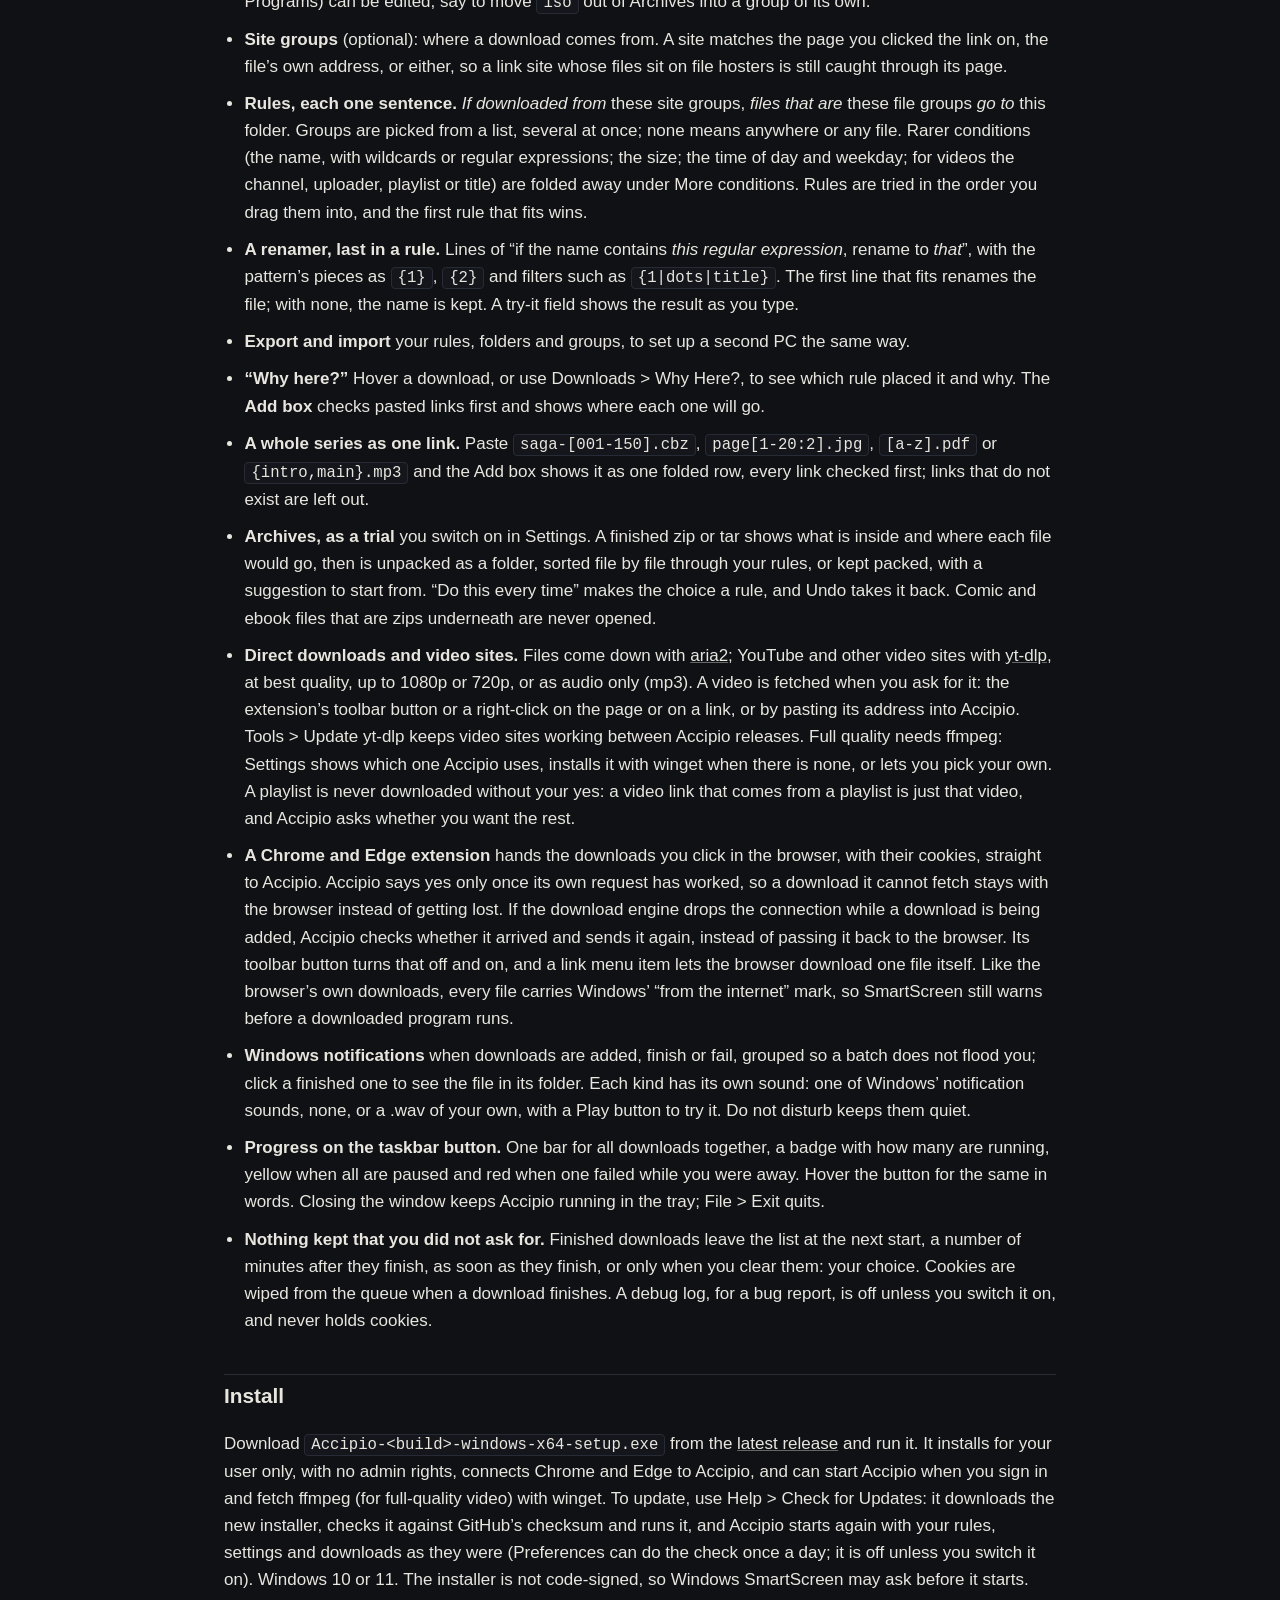
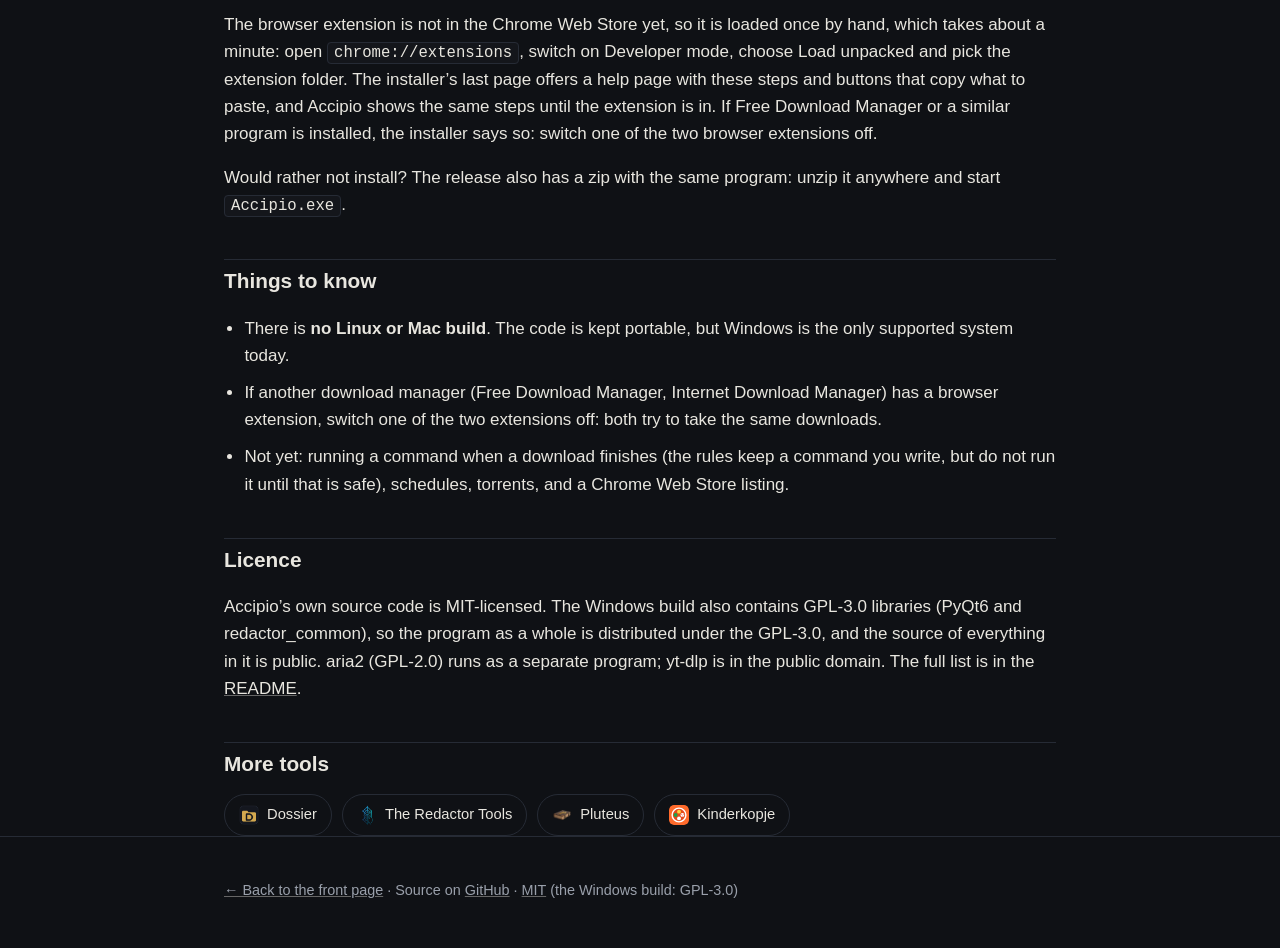
==== commit 65206934: "Accipio 2026-11-07#12: a dropped add is sent again instead of going back to the browser Co-Authored-" ====
--- a/accipio/index.html
+++ b/accipio/index.html
@@ -28,7 +28,7 @@
   "codeRepository": "https://github.com/Erlbon/accipio",
   "operatingSystem": "Windows 10, Windows 11",
   "applicationCategory": "UtilitiesApplication",
-  "softwareVersion": "2026-11-07#10",
+  "softwareVersion": "2026-11-07#12",
   "license": "https://opensource.org/license/mit",
   "screenshot": "https://erlbon.github.io/assets/img/screenshots/accipio-main-dark.jpg",
   "featureList": [
@@ -81,7 +81,7 @@
     <a class="btn secondary" href="https://github.com/Erlbon/accipio">Source on GitHub</a>
     <a class="btn secondary" href="https://github.com/Erlbon/accipio/blob/main/CHANGELOG.md">What changed, build by build</a>
   </div>
-  <p class="note">Build 2026-11-07#10. Copies of 2026-11-06-04 and -13 update once by hand: run this installer over them. An installer of about 35&nbsp;MB that needs no admin rights, or a zip to run without installing. Free; the source is MIT-licensed.</p>
+  <p class="note">Build 2026-11-07#12. Copies of 2026-11-06-04 and -13 update once by hand: run this installer over them. An installer of about 35&nbsp;MB that needs no admin rights, or a zip to run without installing. Free; the source is MIT-licensed.</p>
 
   <div class="screenshots">
     <figure>
@@ -107,7 +107,7 @@
     <li><strong>A whole series as one link.</strong> Paste <code>saga-[001-150].cbz</code>, <code>page[1-20:2].jpg</code>, <code>[a-z].pdf</code> or <code>{intro,main}.mp3</code> and the Add box shows it as one folded row, every link checked first; links that do not exist are left out.</li>
     <li><strong>Archives, as a trial</strong> you switch on in Settings. A finished zip or tar shows what is inside and where each file would go, then is unpacked as a folder, sorted file by file through your rules, or kept packed, with a suggestion to start from. &ldquo;Do this every time&rdquo; makes the choice a rule, and Undo takes it back. Comic and ebook files that are zips underneath are never opened.</li>
     <li><strong>Direct downloads and video sites.</strong> Files come down with <a href="https://aria2.github.io/">aria2</a>; YouTube and other video sites with <a href="https://github.com/yt-dlp/yt-dlp">yt-dlp</a>, at best quality, up to 1080p or 720p, or as audio only (mp3). A video is fetched when you ask for it: the extension&rsquo;s toolbar button or a right-click on the page or on a link, or by pasting its address into Accipio. Tools &gt; Update yt-dlp keeps video sites working between Accipio releases. Full quality needs ffmpeg: Settings shows which one Accipio uses, installs it with winget when there is none, or lets you pick your own. A playlist is never downloaded without your yes: a video link that comes from a playlist is just that video, and Accipio asks whether you want the rest.</li>
-    <li><strong>A Chrome and Edge extension</strong> hands the downloads you click in the browser, with their cookies, straight to Accipio. Accipio says yes only once its own request has worked, so a download it cannot fetch stays with the browser instead of getting lost. Its toolbar button turns that off and on, and a link menu item lets the browser download one file itself. Like the browser&rsquo;s own downloads, every file carries Windows&rsquo; &ldquo;from the internet&rdquo; mark, so SmartScreen still warns before a downloaded program runs.</li>
+    <li><strong>A Chrome and Edge extension</strong> hands the downloads you click in the browser, with their cookies, straight to Accipio. Accipio says yes only once its own request has worked, so a download it cannot fetch stays with the browser instead of getting lost. If the download engine drops the connection while a download is being added, Accipio checks whether it arrived and sends it again, instead of passing it back to the browser. Its toolbar button turns that off and on, and a link menu item lets the browser download one file itself. Like the browser&rsquo;s own downloads, every file carries Windows&rsquo; &ldquo;from the internet&rdquo; mark, so SmartScreen still warns before a downloaded program runs.</li>
     <li><strong>Windows notifications</strong> when downloads are added, finish or fail, grouped so a batch does not flood you; click a finished one to see the file in its folder. Each kind has its own sound: one of Windows&rsquo; notification sounds, none, or a .wav of your own, with a Play button to try it. Do not disturb keeps them quiet.</li>
     <li><strong>Progress on the taskbar button.</strong> One bar for all downloads together, a badge with how many are running, yellow when all are paused and red when one failed while you were away. Hover the button for the same in words. Closing the window keeps Accipio running in the tray; File &gt; Exit quits.</li>
     <li><strong>Nothing kept that you did not ask for.</strong> Finished downloads leave the list at the next start, a number of minutes after they finish, as soon as they finish, or only when you clear them: your choice. Cookies are wiped from the queue when a download finishes. A debug log, for a bug report, is off unless you switch it on, and never holds cookies.</li>
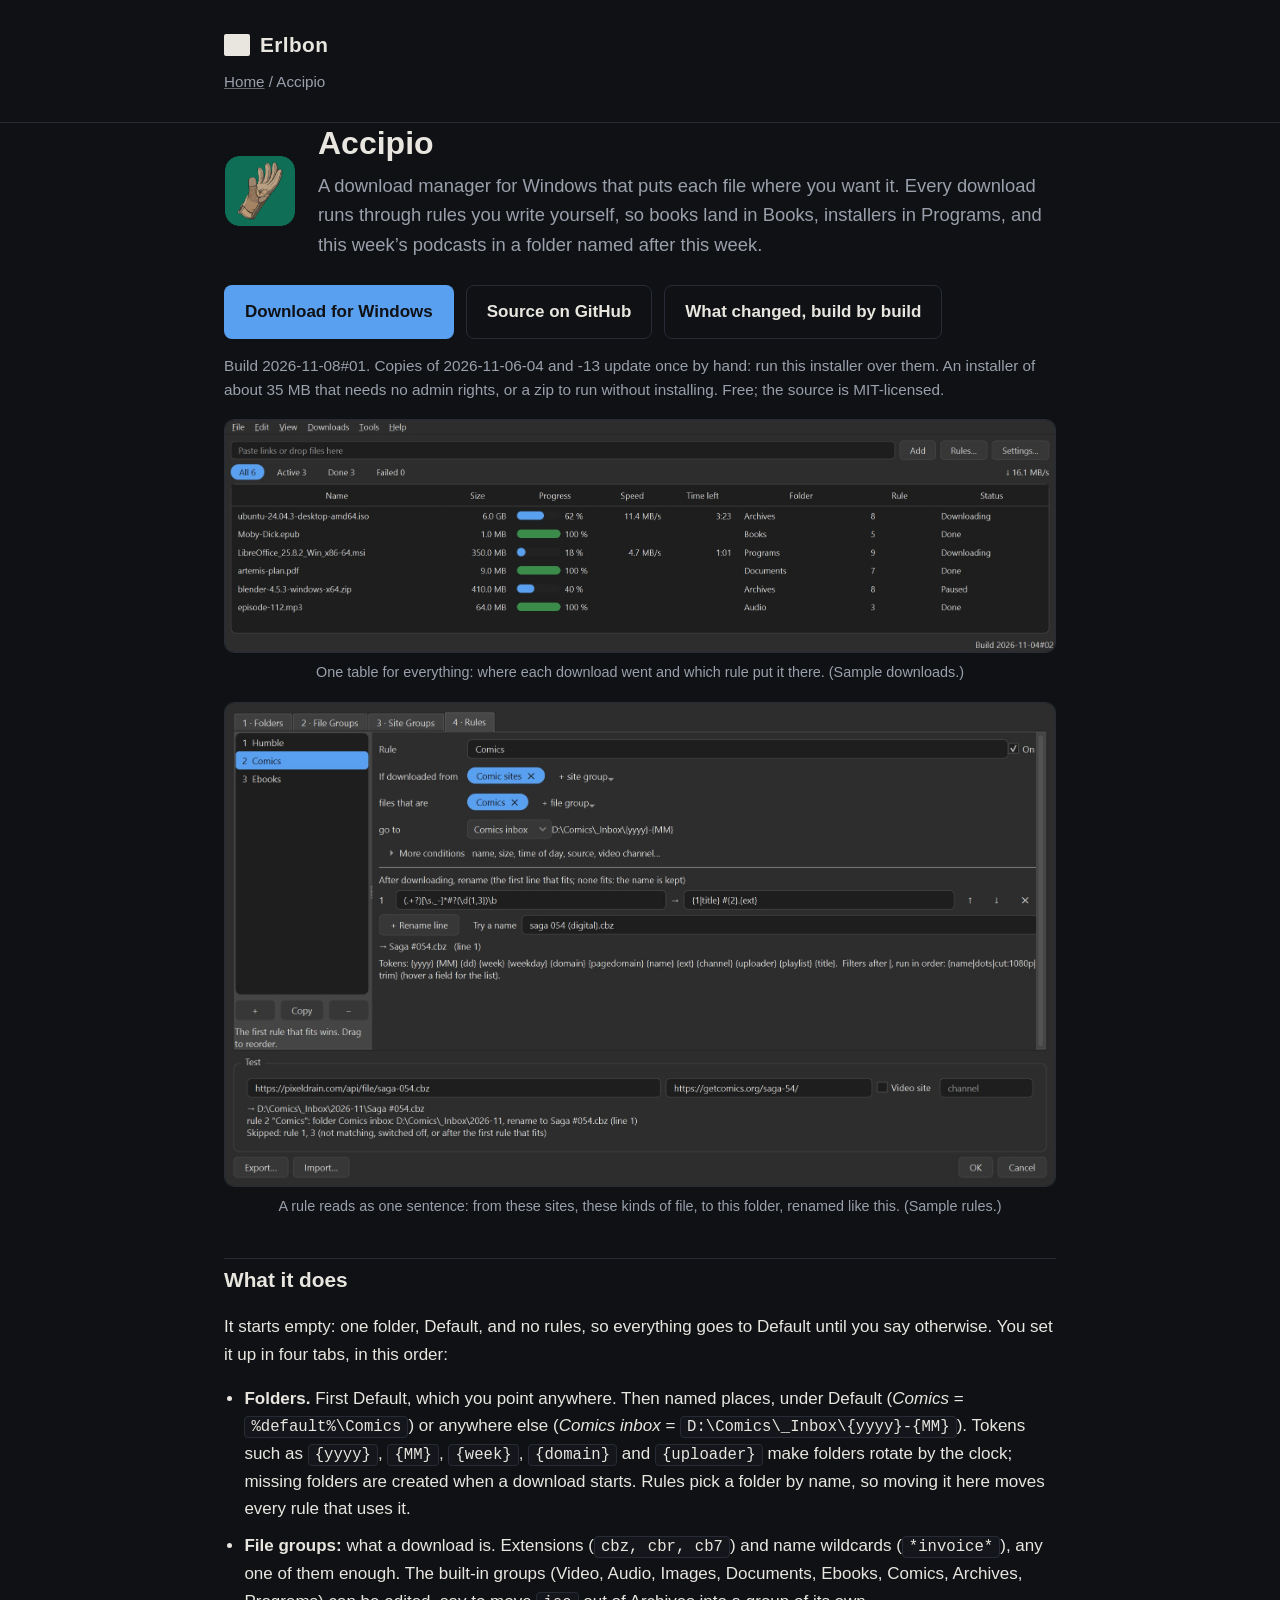
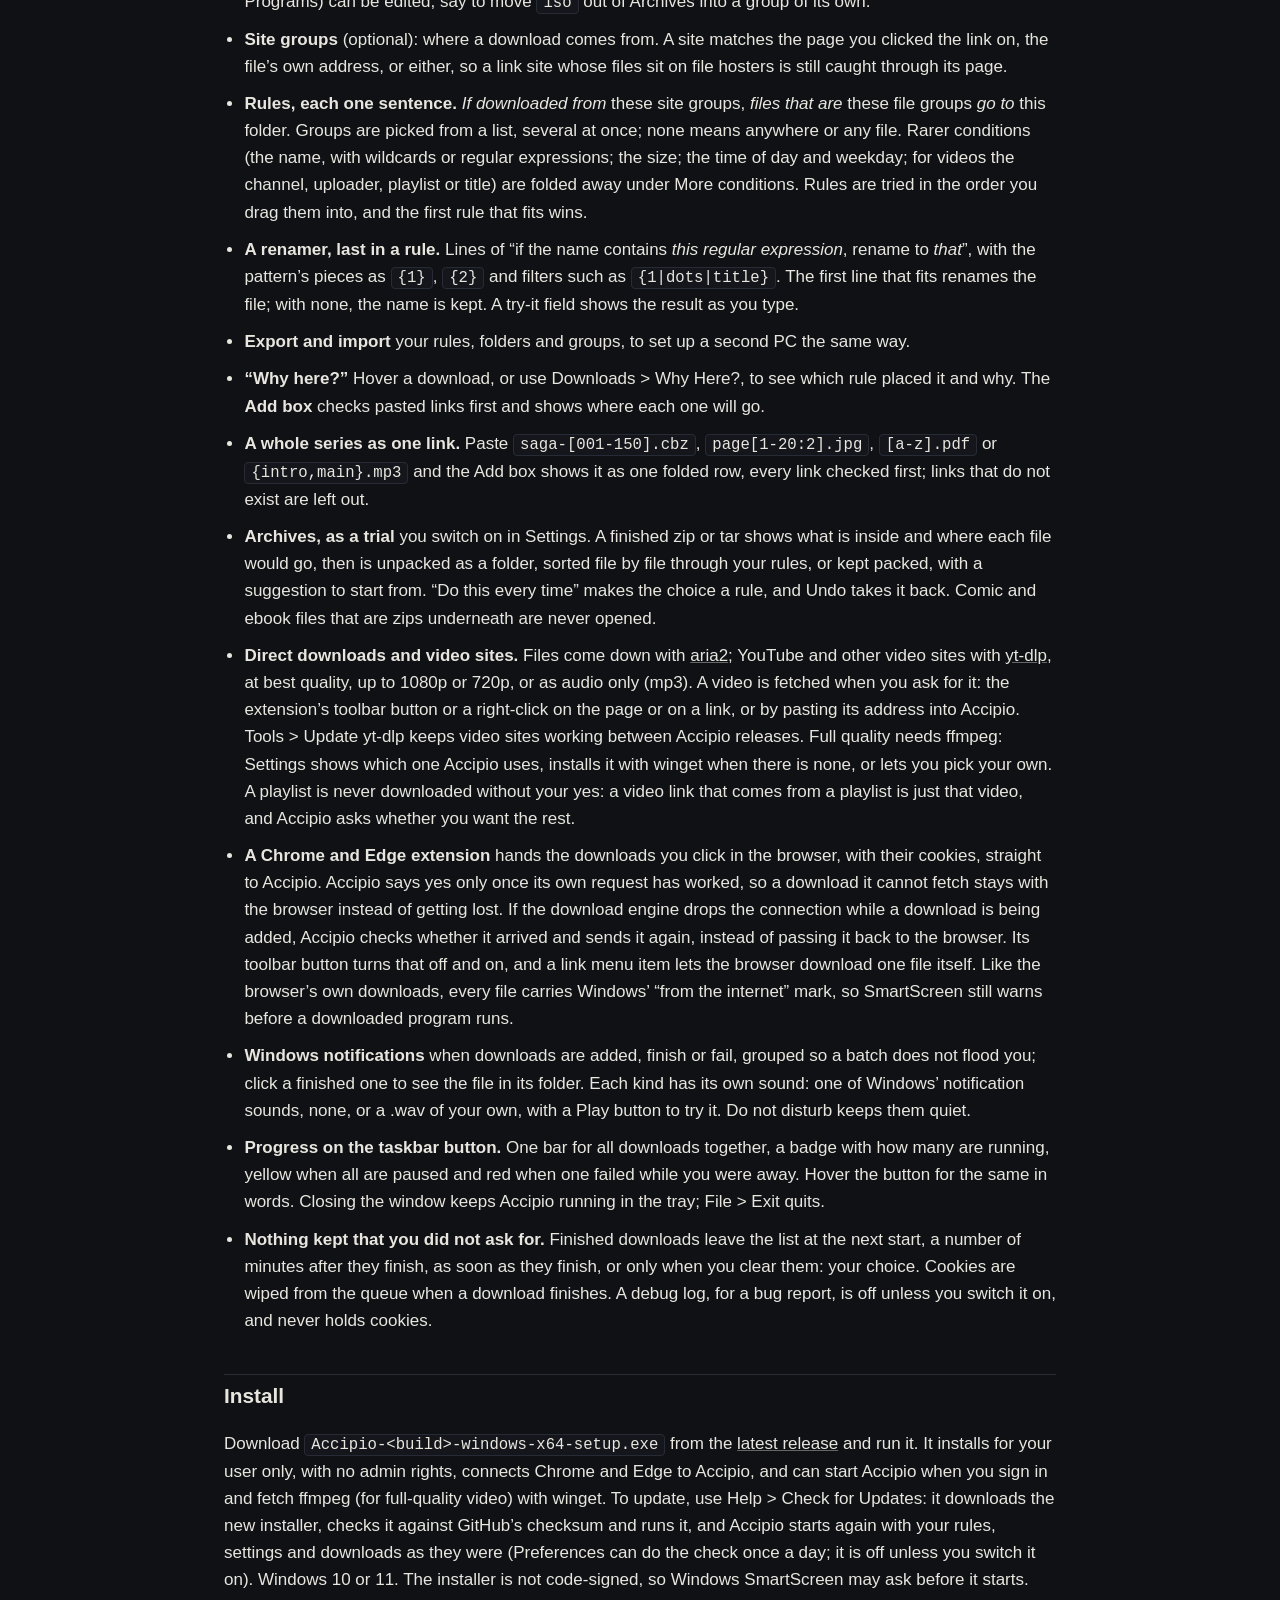
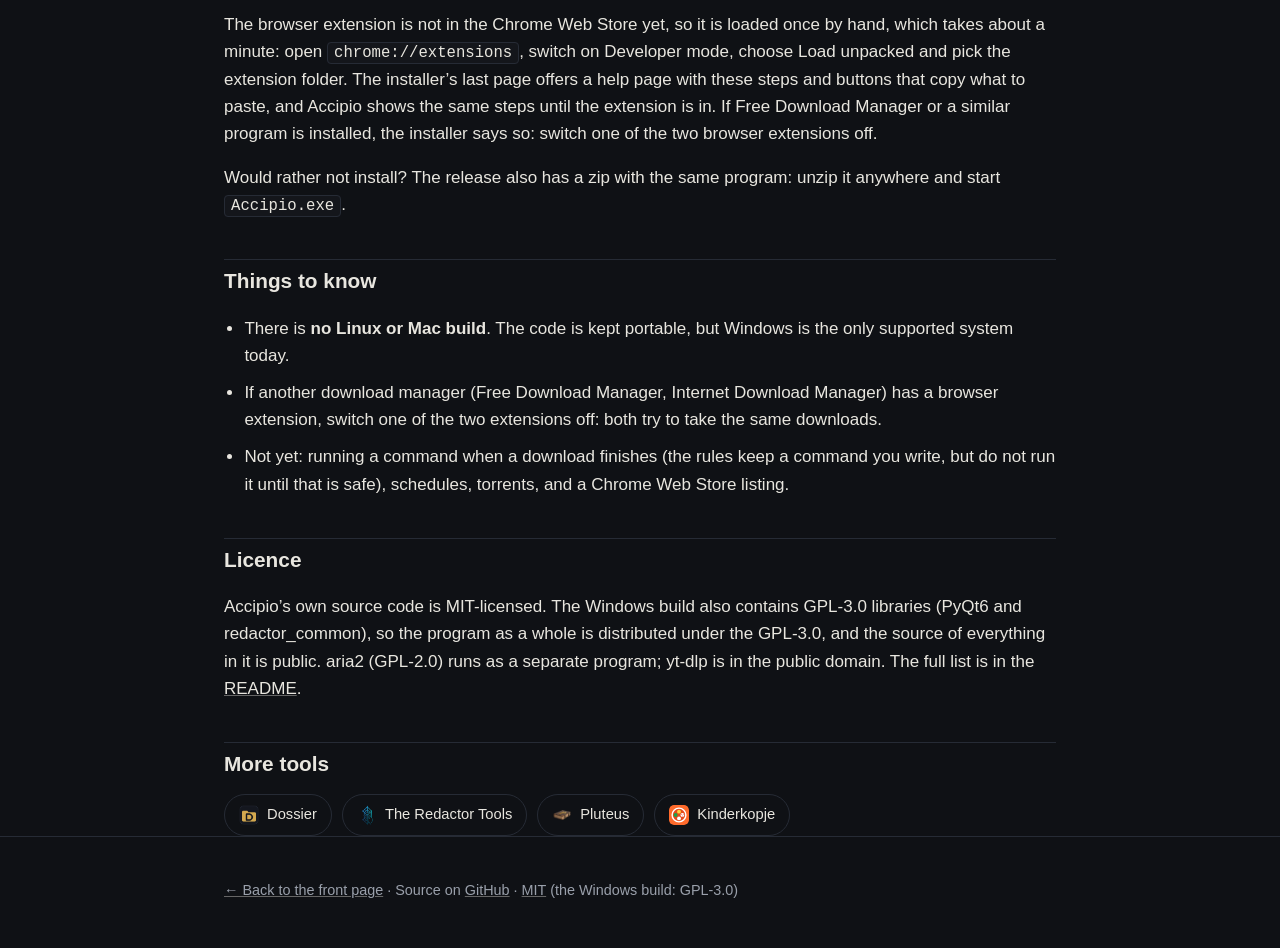
==== commit 3aab58d3: "Accipio 2026-11-08#01: a video resumed soon after a pause no longer gets stuck Co-Authored-By: Claud" ====
--- a/accipio/index.html
+++ b/accipio/index.html
@@ -28,7 +28,7 @@
   "codeRepository": "https://github.com/Erlbon/accipio",
   "operatingSystem": "Windows 10, Windows 11",
   "applicationCategory": "UtilitiesApplication",
-  "softwareVersion": "2026-11-07#12",
+  "softwareVersion": "2026-11-08#01",
   "license": "https://opensource.org/license/mit",
   "screenshot": "https://erlbon.github.io/assets/img/screenshots/accipio-main-dark.jpg",
   "featureList": [
@@ -81,7 +81,7 @@
     <a class="btn secondary" href="https://github.com/Erlbon/accipio">Source on GitHub</a>
     <a class="btn secondary" href="https://github.com/Erlbon/accipio/blob/main/CHANGELOG.md">What changed, build by build</a>
   </div>
-  <p class="note">Build 2026-11-07#12. Copies of 2026-11-06-04 and -13 update once by hand: run this installer over them. An installer of about 35&nbsp;MB that needs no admin rights, or a zip to run without installing. Free; the source is MIT-licensed.</p>
+  <p class="note">Build 2026-11-08#01. Copies of 2026-11-06-04 and -13 update once by hand: run this installer over them. An installer of about 35&nbsp;MB that needs no admin rights, or a zip to run without installing. Free; the source is MIT-licensed.</p>
 
   <div class="screenshots">
     <figure>
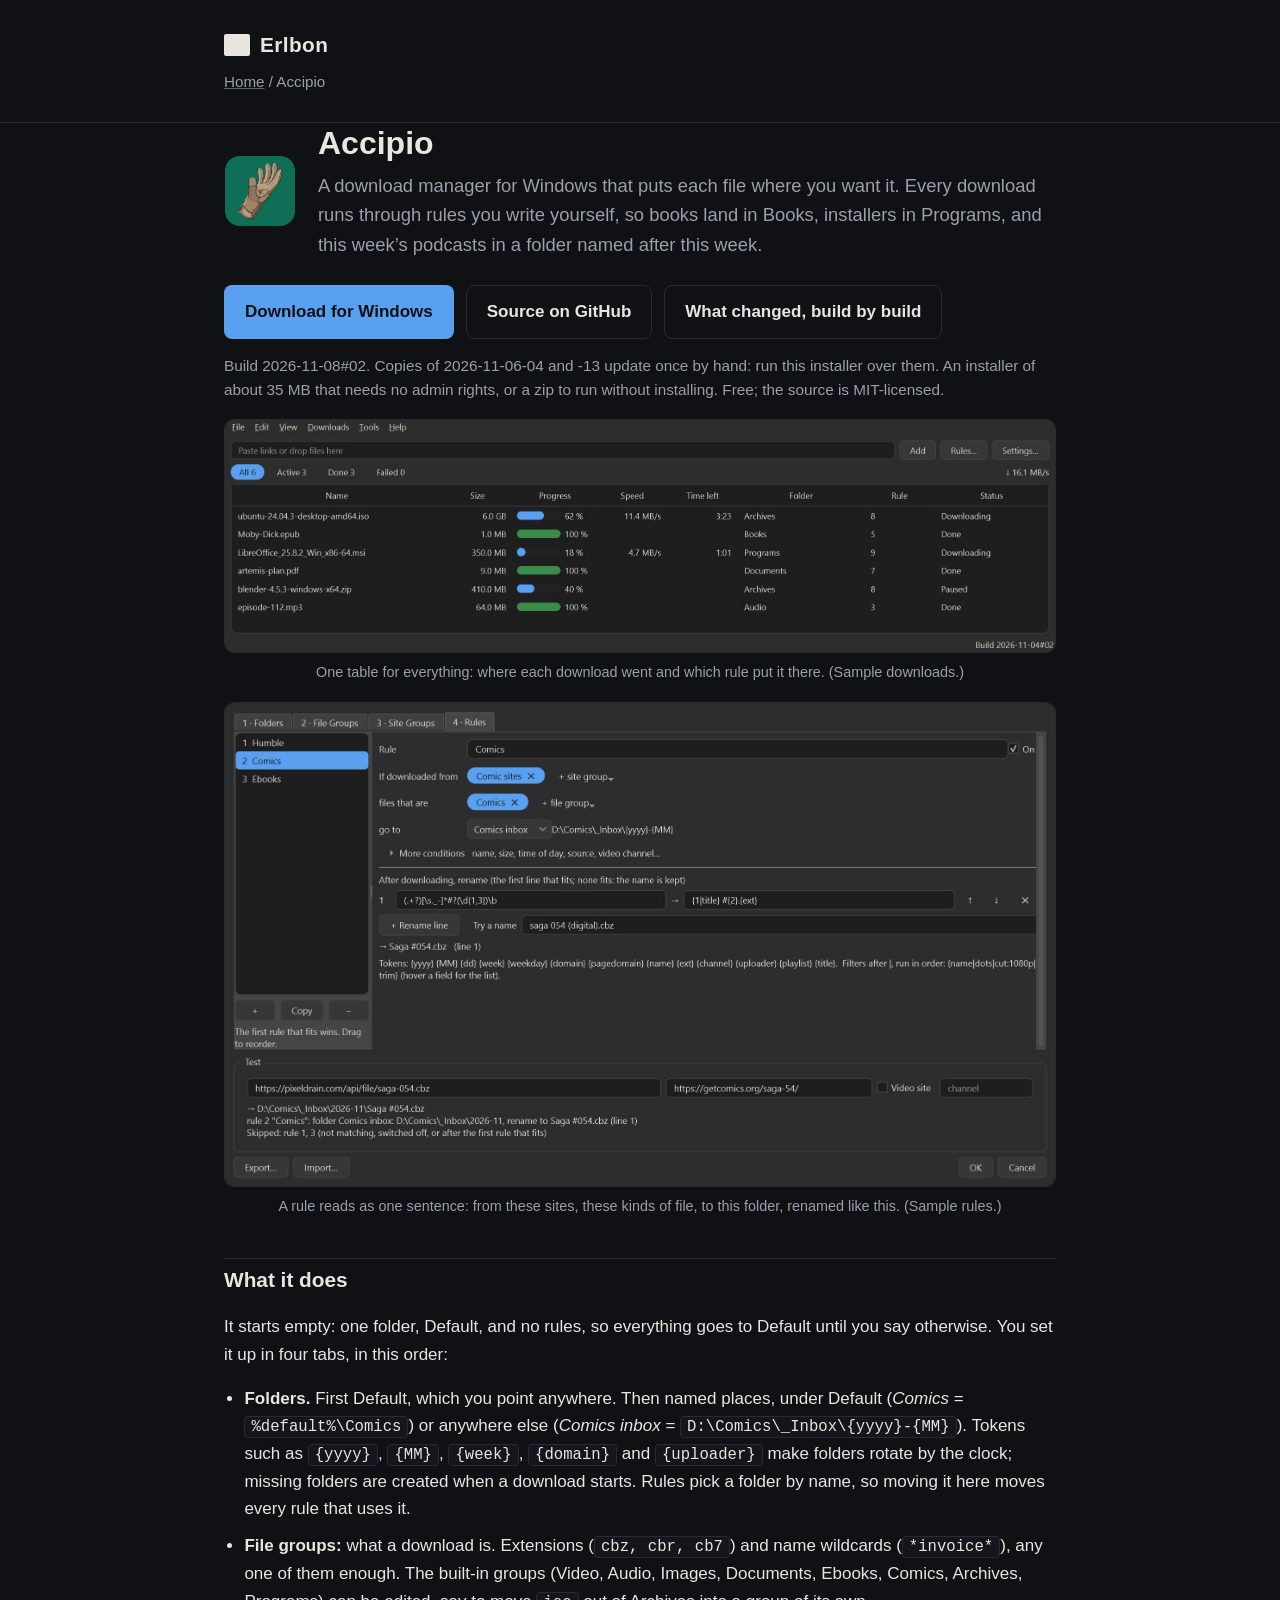
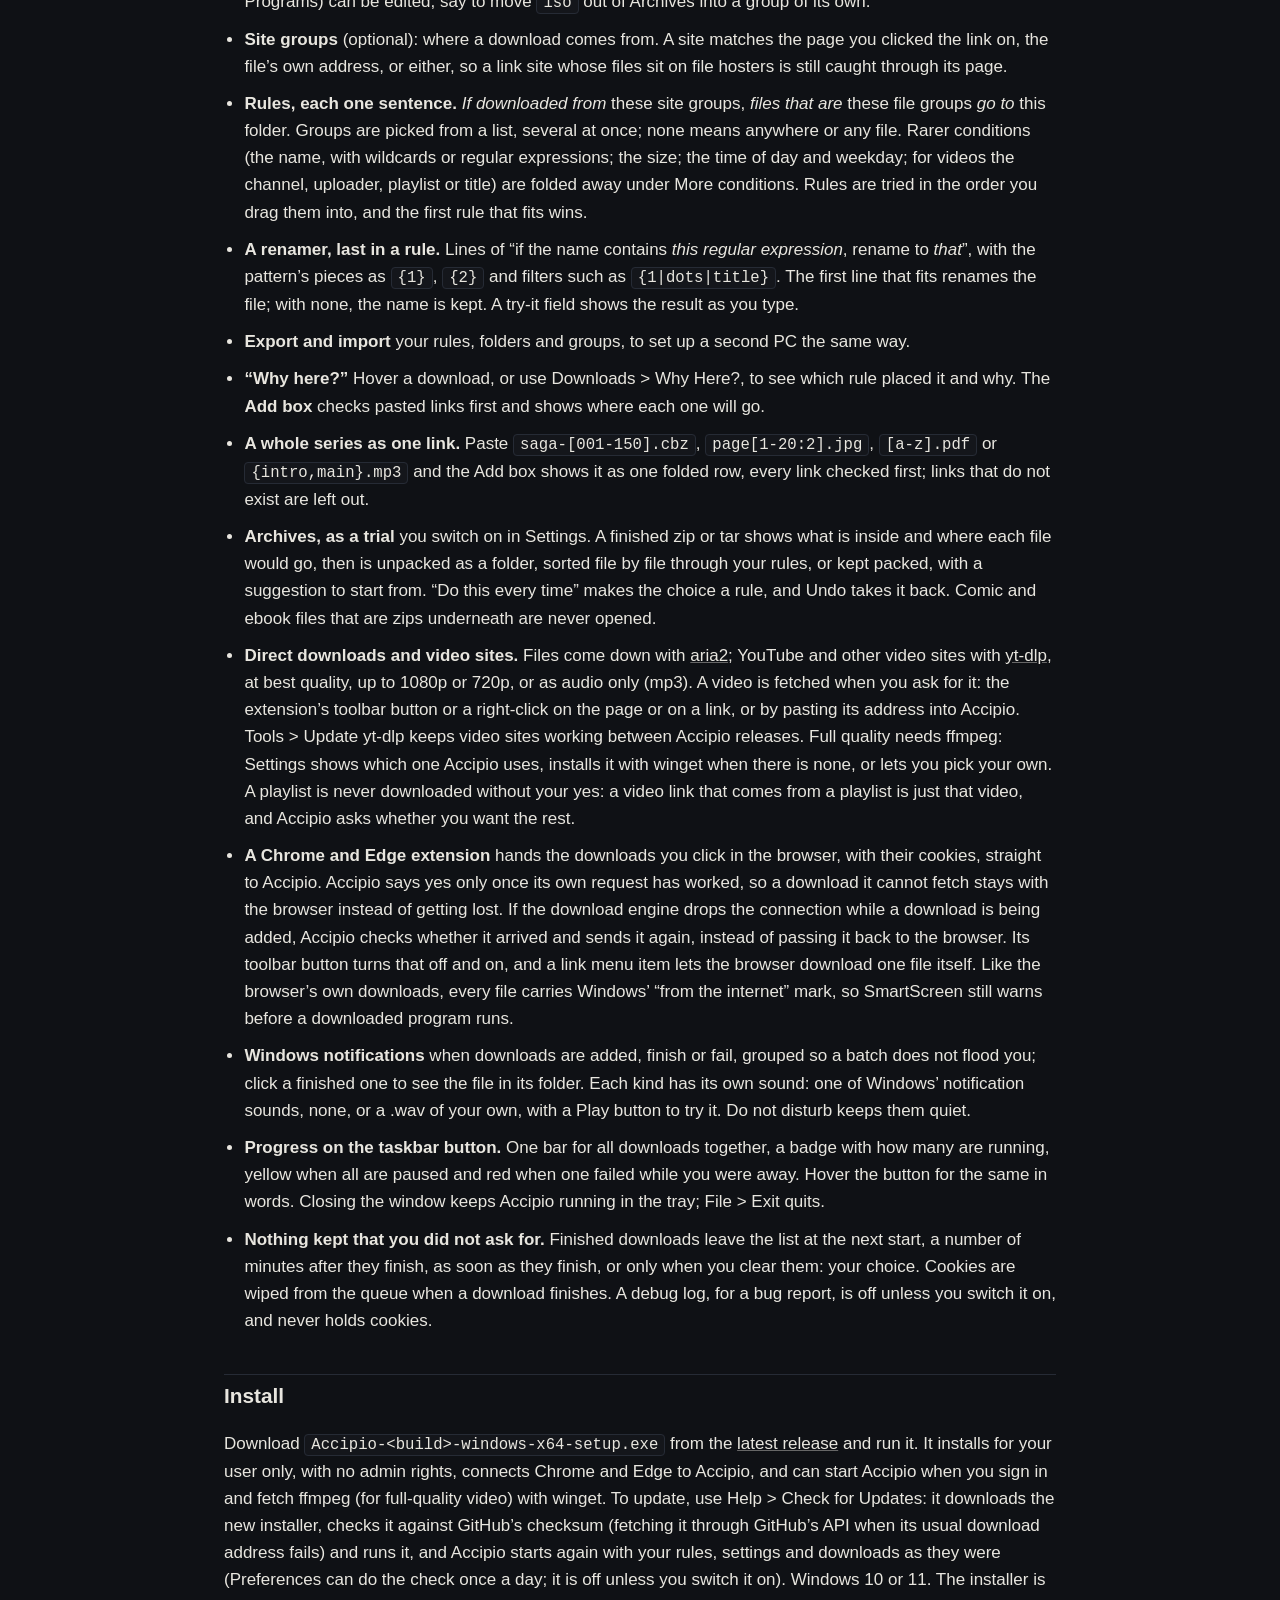
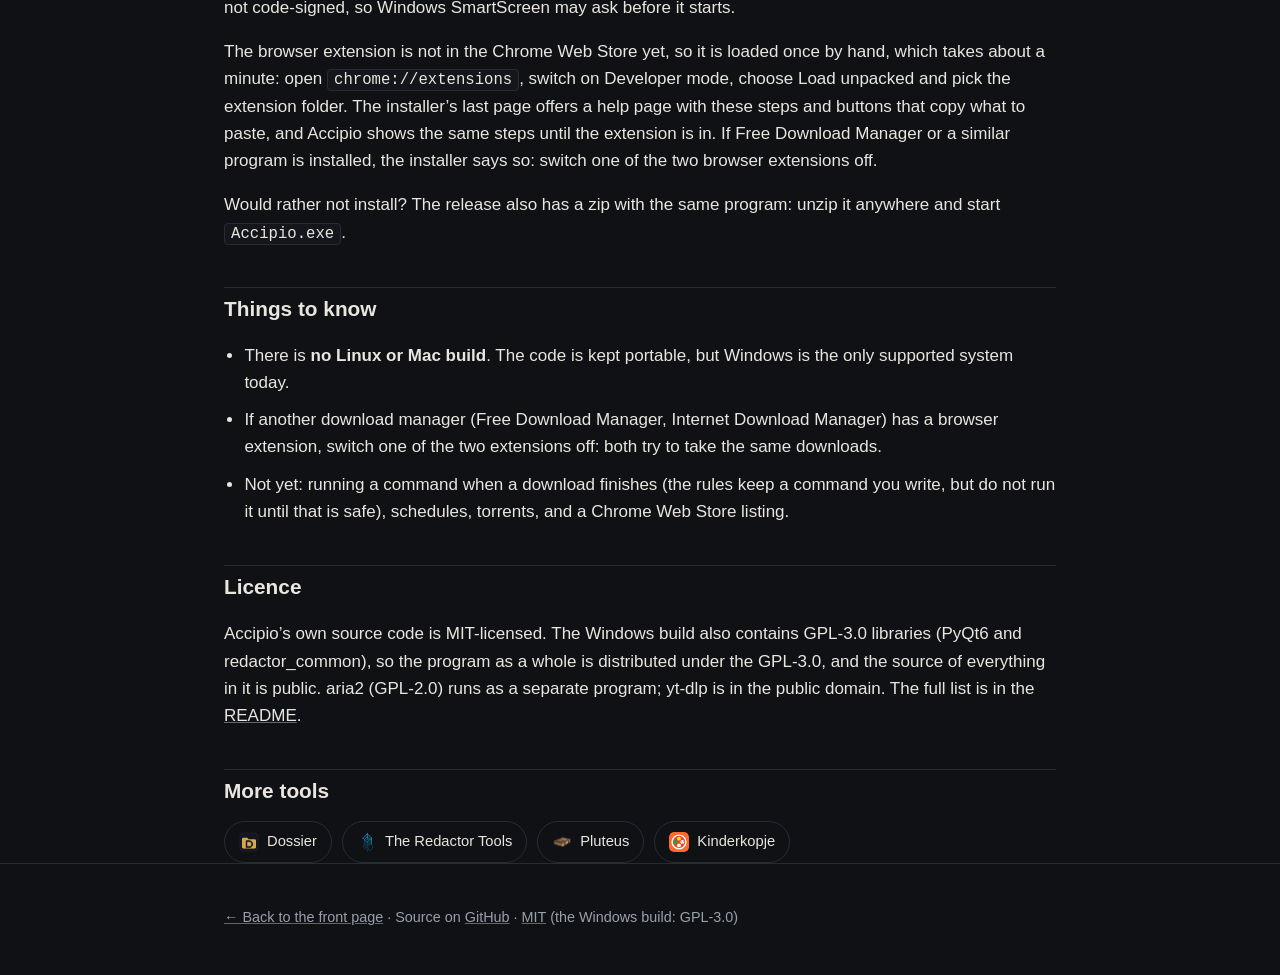
==== commit a819e4f6: "Accipio 2026-11-08#02: updates get through when GitHub's download address fails Co-Authored-By: Clau" ====
--- a/accipio/index.html
+++ b/accipio/index.html
@@ -28,7 +28,7 @@
   "codeRepository": "https://github.com/Erlbon/accipio",
   "operatingSystem": "Windows 10, Windows 11",
   "applicationCategory": "UtilitiesApplication",
-  "softwareVersion": "2026-11-08#01",
+  "softwareVersion": "2026-11-08#02",
   "license": "https://opensource.org/license/mit",
   "screenshot": "https://erlbon.github.io/assets/img/screenshots/accipio-main-dark.jpg",
   "featureList": [
@@ -81,7 +81,7 @@
     <a class="btn secondary" href="https://github.com/Erlbon/accipio">Source on GitHub</a>
     <a class="btn secondary" href="https://github.com/Erlbon/accipio/blob/main/CHANGELOG.md">What changed, build by build</a>
   </div>
-  <p class="note">Build 2026-11-08#01. Copies of 2026-11-06-04 and -13 update once by hand: run this installer over them. An installer of about 35&nbsp;MB that needs no admin rights, or a zip to run without installing. Free; the source is MIT-licensed.</p>
+  <p class="note">Build 2026-11-08#02. Copies of 2026-11-06-04 and -13 update once by hand: run this installer over them. An installer of about 35&nbsp;MB that needs no admin rights, or a zip to run without installing. Free; the source is MIT-licensed.</p>
 
   <div class="screenshots">
     <figure>
@@ -114,7 +114,7 @@
   </ul>
 
   <h2>Install</h2>
-  <p>Download <code>Accipio-&lt;build&gt;-windows-x64-setup.exe</code> from the <a href="https://github.com/Erlbon/accipio/releases/latest">latest release</a> and run it. It installs for your user only, with no admin rights, connects Chrome and Edge to Accipio, and can start Accipio when you sign in and fetch ffmpeg (for full-quality video) with winget. To update, use Help &gt; Check for Updates: it downloads the new installer, checks it against GitHub&rsquo;s checksum and runs it, and Accipio starts again with your rules, settings and downloads as they were (Preferences can do the check once a day; it is off unless you switch it on). Windows 10 or 11. The installer is not code-signed, so Windows SmartScreen may ask before it starts.</p>
+  <p>Download <code>Accipio-&lt;build&gt;-windows-x64-setup.exe</code> from the <a href="https://github.com/Erlbon/accipio/releases/latest">latest release</a> and run it. It installs for your user only, with no admin rights, connects Chrome and Edge to Accipio, and can start Accipio when you sign in and fetch ffmpeg (for full-quality video) with winget. To update, use Help &gt; Check for Updates: it downloads the new installer, checks it against GitHub&rsquo;s checksum (fetching it through GitHub&rsquo;s API when its usual download address fails) and runs it, and Accipio starts again with your rules, settings and downloads as they were (Preferences can do the check once a day; it is off unless you switch it on). Windows 10 or 11. The installer is not code-signed, so Windows SmartScreen may ask before it starts.</p>
   <p>The browser extension is not in the Chrome Web Store yet, so it is loaded once by hand, which takes about a minute: open <code>chrome://extensions</code>, switch on Developer mode, choose Load unpacked and pick the extension folder. The installer&rsquo;s last page offers a help page with these steps and buttons that copy what to paste, and Accipio shows the same steps until the extension is in. If Free Download Manager or a similar program is installed, the installer says so: switch one of the two browser extensions off.</p>
   <p>Would rather not install? The release also has a zip with the same program: unzip it anywhere and start <code>Accipio.exe</code>.</p>
 
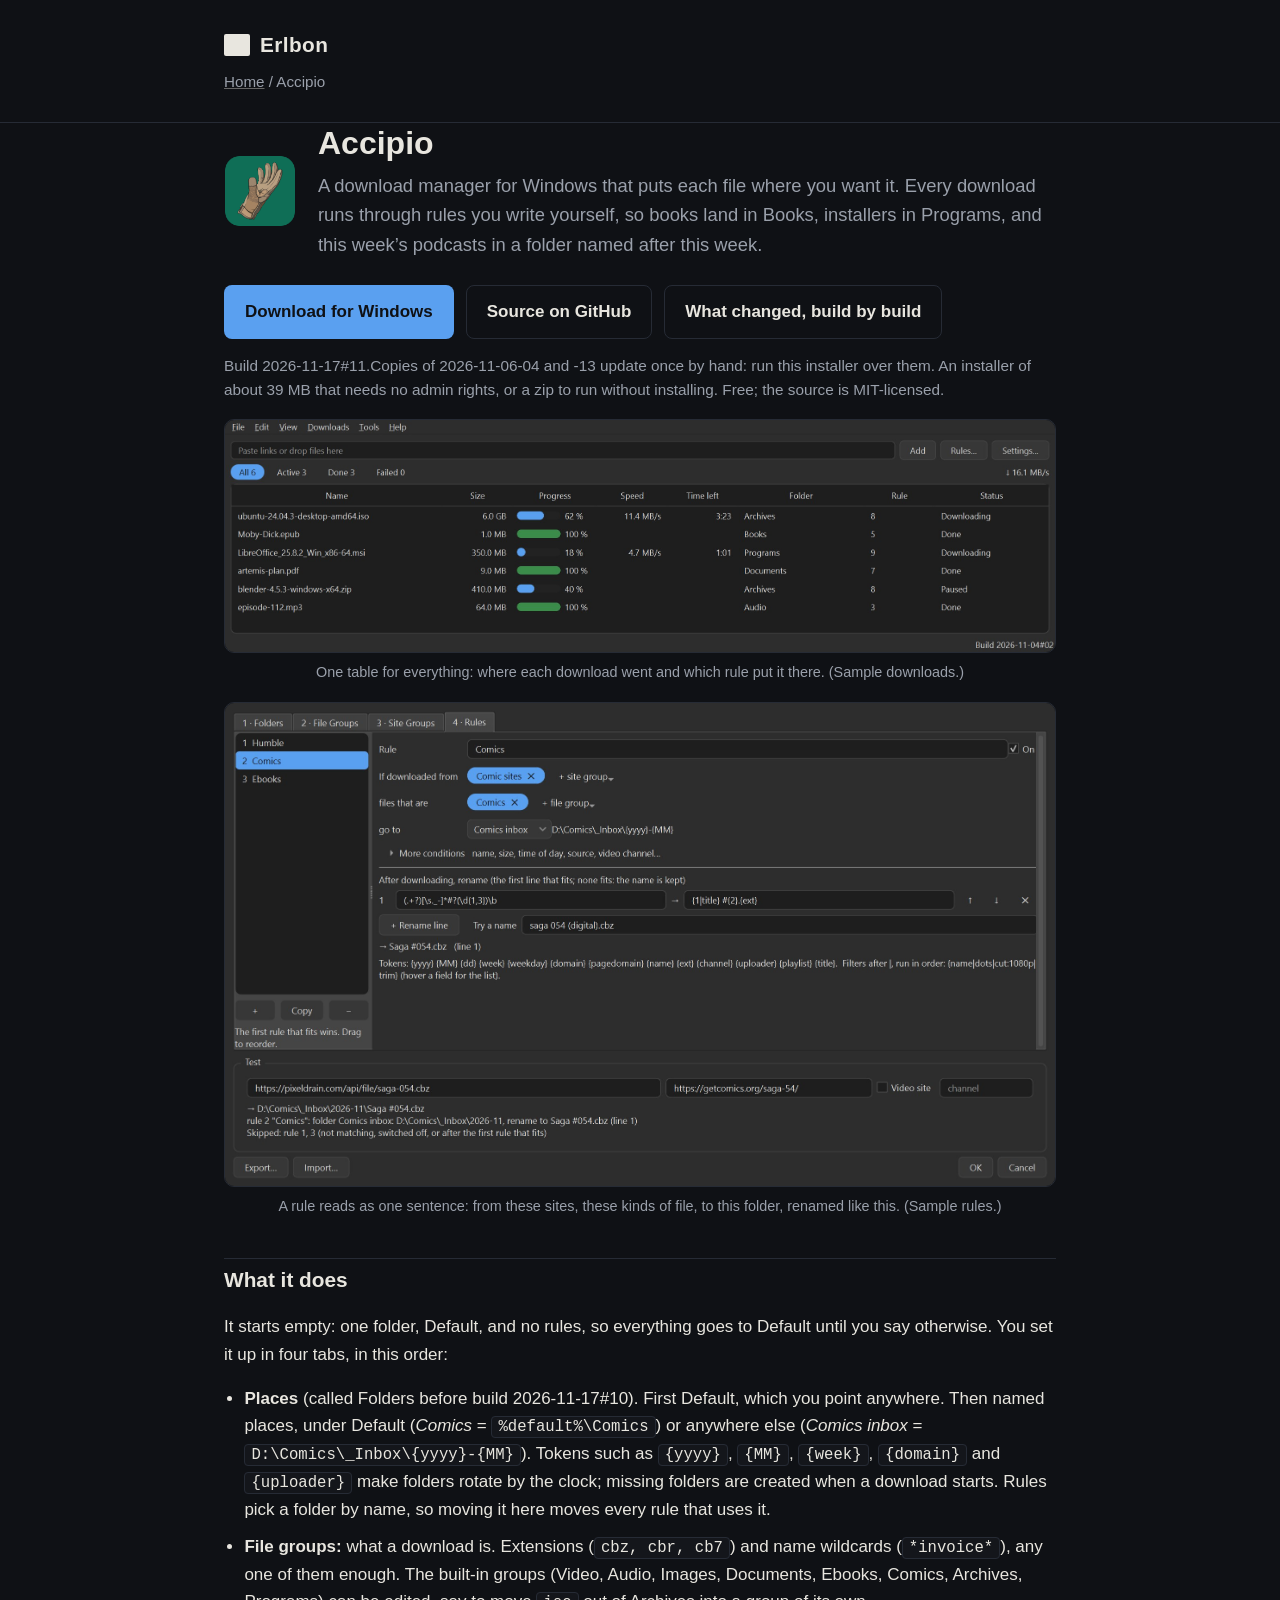
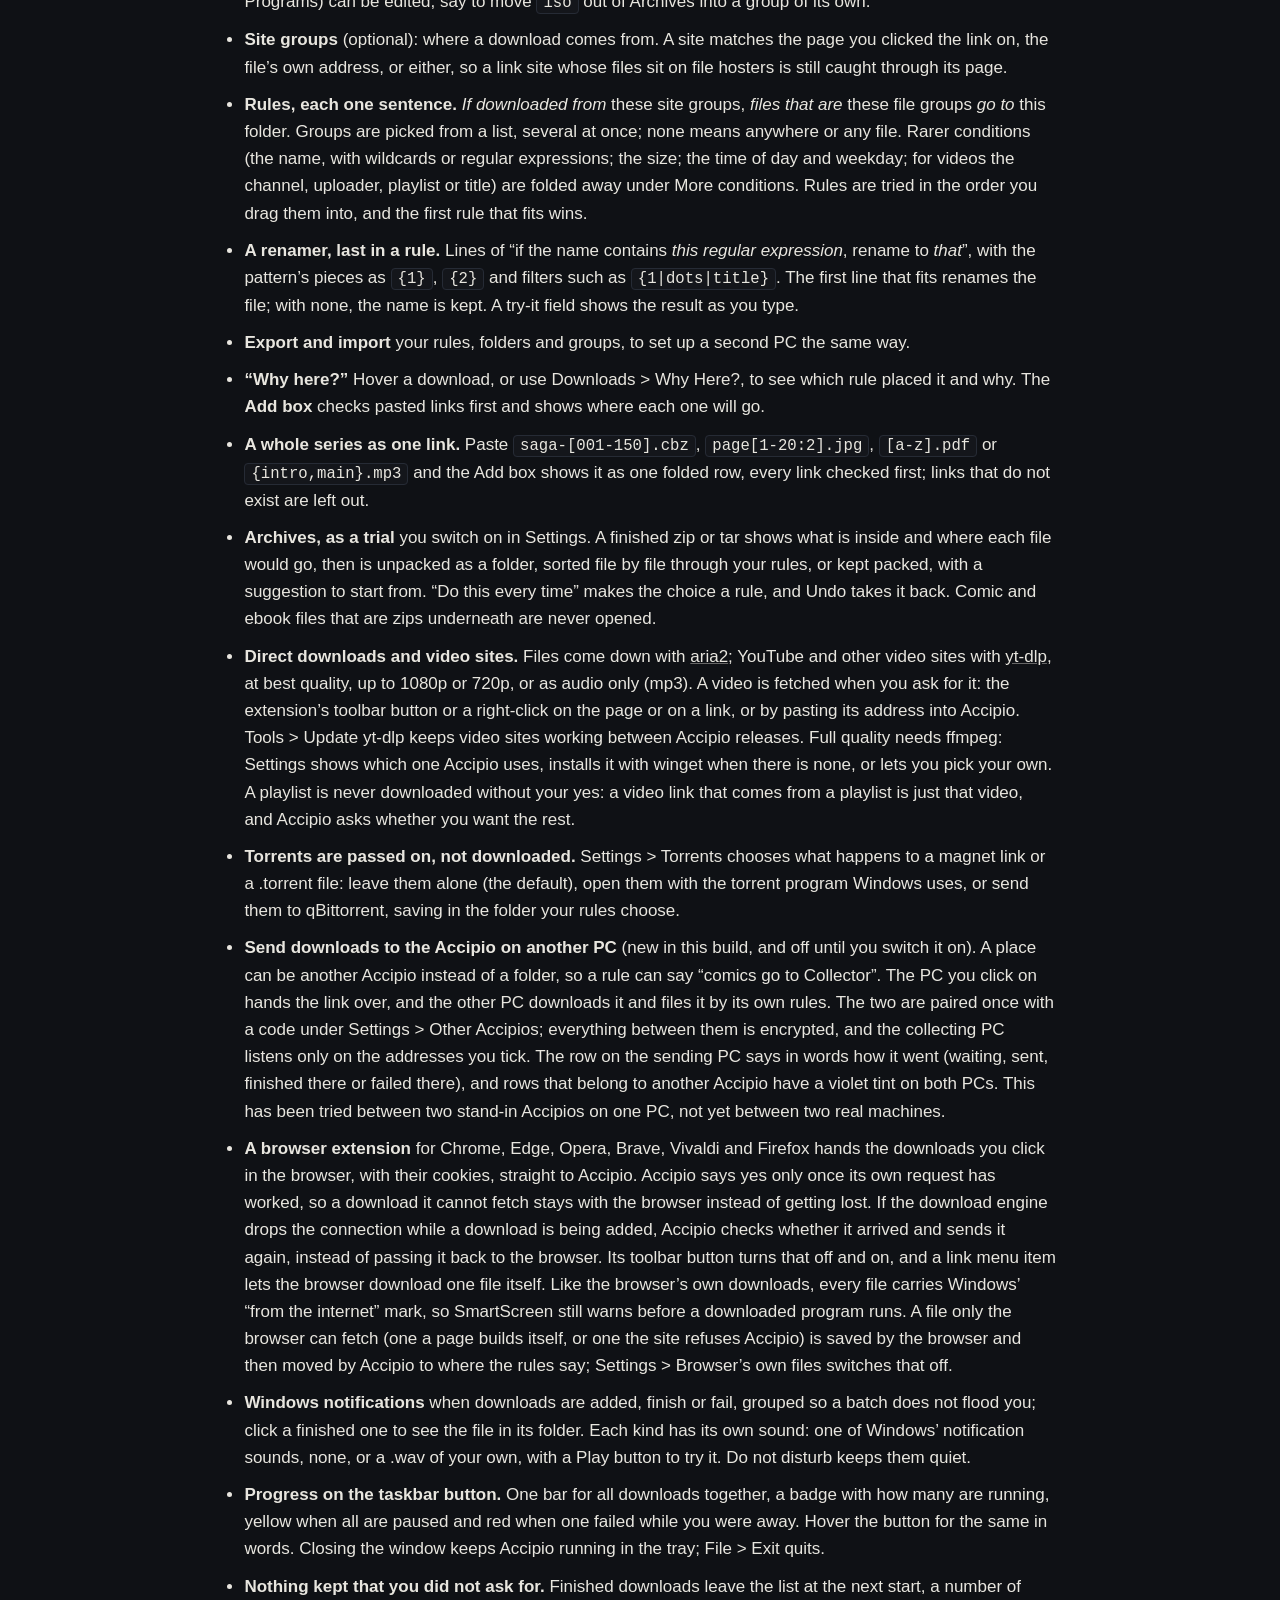
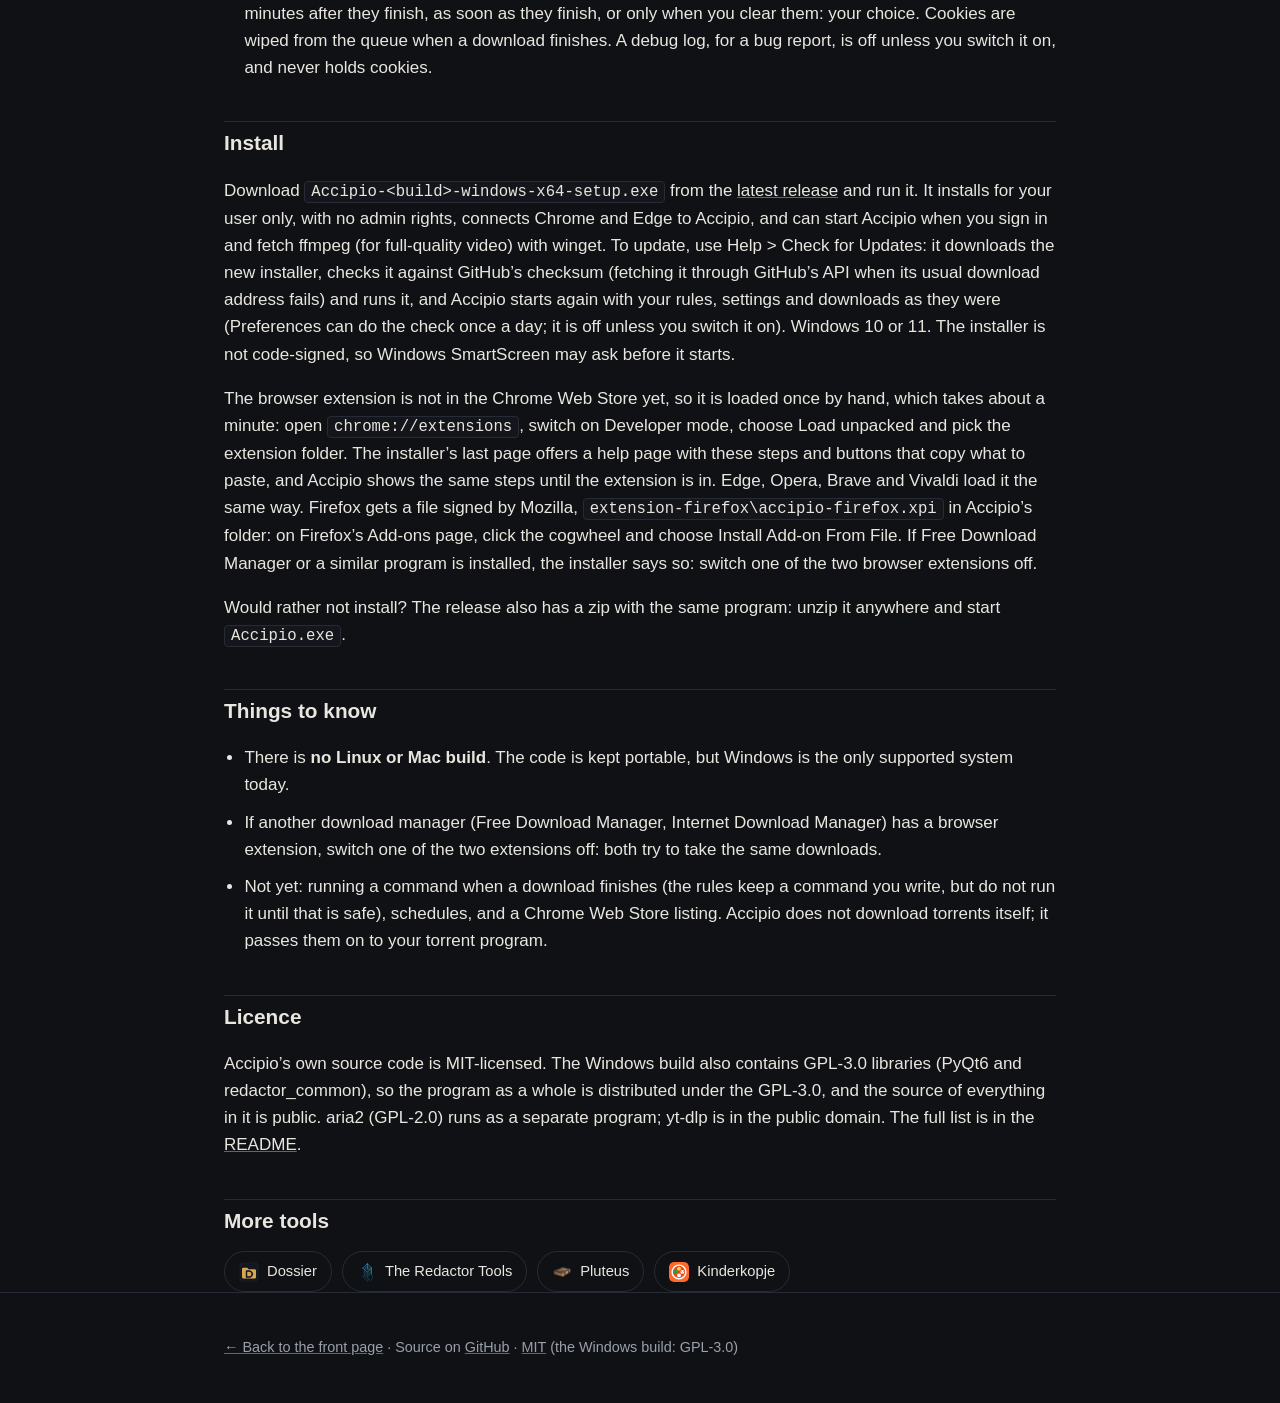
==== commit e0d6096e: "Accipio 2026-11-17#11: places that are another Accipio, torrents passed on, more browsers and Firefo" ====
--- a/accipio/index.html
+++ b/accipio/index.html
@@ -22,13 +22,13 @@
   "@context": "https://schema.org",
   "@type": "SoftwareApplication",
   "name": "Accipio",
-  "description": "A free, open-source download manager for Windows that puts each file where your rules say. Ordered rules by site, file type, name, size, time of day or video channel; folders that rotate by date; aria2 for direct downloads, yt-dlp for video sites; a Chrome and Edge extension for clicked downloads.",
+  "description": "A free, open-source download manager for Windows that puts each file where your rules say. Ordered rules by site, file type, name, size, time of day or video channel; folders that rotate by date; aria2 for direct downloads, yt-dlp for video sites; a browser extension for clicked downloads in Chrome, Edge, Opera, Brave, Vivaldi and Firefox.",
   "url": "https://erlbon.github.io/accipio/",
   "downloadUrl": "https://github.com/Erlbon/accipio/releases/latest",
   "codeRepository": "https://github.com/Erlbon/accipio",
   "operatingSystem": "Windows 10, Windows 11",
   "applicationCategory": "UtilitiesApplication",
-  "softwareVersion": "2026-11-08#02",
+  "softwareVersion": "2026-11-17#11",
   "license": "https://opensource.org/license/mit",
   "screenshot": "https://erlbon.github.io/assets/img/screenshots/accipio-main-dark.jpg",
   "featureList": [
@@ -39,7 +39,10 @@
     "A renamer at the end of a rule: regular-expression lines, the first that fits renames the file, with a try-it field",
     "Export and import of rules, folders and groups between PCs",
     "Direct downloads on aria2; YouTube and other video sites on yt-dlp, with quality choices and Update yt-dlp in the Tools menu",
-    "A Chrome and Edge extension that hands clicked downloads, with their cookies, to Accipio",
+    "A browser extension for Chrome, Edge, Opera, Brave, Vivaldi and Firefox that hands clicked downloads, with their cookies, to Accipio",
+    "Files only the browser can fetch (a file a page builds itself) are moved to where the rules say once the browser has saved them",
+    "Magnet links and .torrent files are passed on to your torrent program, to qBittorrent with the folder your rules choose",
+    "A place can be another Accipio: a rule sends downloads to the Accipio on another PC, paired with a code and encrypted, with those rows in a colour of their own",
     "An Add box that checks pasted links and shows where each will go, and Why Here? for every download",
     "A whole series as one link, such as saga-[001-150].cbz, checked link by link before anything starts",
     "Archives (trial): a finished zip or tar shows what is inside and is unpacked as a folder, sorted by the rules, or kept packed, with Undo",
@@ -81,7 +84,7 @@
     <a class="btn secondary" href="https://github.com/Erlbon/accipio">Source on GitHub</a>
     <a class="btn secondary" href="https://github.com/Erlbon/accipio/blob/main/CHANGELOG.md">What changed, build by build</a>
   </div>
-  <p class="note">Build 2026-11-08#02. Copies of 2026-11-06-04 and -13 update once by hand: run this installer over them. An installer of about 35&nbsp;MB that needs no admin rights, or a zip to run without installing. Free; the source is MIT-licensed.</p>
+  <p class="note">Build 2026-11-17#11.Copies of 2026-11-06-04 and -13 update once by hand: run this installer over them. An installer of about 39&nbsp;MB that needs no admin rights, or a zip to run without installing. Free; the source is MIT-licensed.</p>
 
   <div class="screenshots">
     <figure>
@@ -97,7 +100,7 @@
   <h2>What it does</h2>
   <p>It starts empty: one folder, Default, and no rules, so everything goes to Default until you say otherwise. You set it up in four tabs, in this order:</p>
   <ul class="feature-list">
-    <li><strong>Folders.</strong> First Default, which you point anywhere. Then named places, under Default (<em>Comics</em> = <code>%default%\Comics</code>) or anywhere else (<em>Comics inbox</em> = <code>D:\Comics\_Inbox\{yyyy}-{MM}</code>). Tokens such as <code>{yyyy}</code>, <code>{MM}</code>, <code>{week}</code>, <code>{domain}</code> and <code>{uploader}</code> make folders rotate by the clock; missing folders are created when a download starts. Rules pick a folder by name, so moving it here moves every rule that uses it.</li>
+    <li><strong>Places</strong> (called Folders before build 2026-11-17#10). First Default, which you point anywhere. Then named places, under Default (<em>Comics</em> = <code>%default%\Comics</code>) or anywhere else (<em>Comics inbox</em> = <code>D:\Comics\_Inbox\{yyyy}-{MM}</code>). Tokens such as <code>{yyyy}</code>, <code>{MM}</code>, <code>{week}</code>, <code>{domain}</code> and <code>{uploader}</code> make folders rotate by the clock; missing folders are created when a download starts. Rules pick a folder by name, so moving it here moves every rule that uses it.</li>
     <li><strong>File groups:</strong> what a download is. Extensions (<code>cbz, cbr, cb7</code>) and name wildcards (<code>*invoice*</code>), any one of them enough. The built-in groups (Video, Audio, Images, Documents, Ebooks, Comics, Archives, Programs) can be edited, say to move <code>iso</code> out of Archives into a group of its own.</li>
     <li><strong>Site groups</strong> (optional): where a download comes from. A site matches the page you clicked the link on, the file&rsquo;s own address, or either, so a link site whose files sit on file hosters is still caught through its page.</li>
     <li><strong>Rules, each one sentence.</strong> <em>If downloaded from</em> these site groups, <em>files that are</em> these file groups <em>go to</em> this folder. Groups are picked from a list, several at once; none means anywhere or any file. Rarer conditions (the name, with wildcards or regular expressions; the size; the time of day and weekday; for videos the channel, uploader, playlist or title) are folded away under More conditions. Rules are tried in the order you drag them into, and the first rule that fits wins.</li>
@@ -107,7 +110,9 @@
     <li><strong>A whole series as one link.</strong> Paste <code>saga-[001-150].cbz</code>, <code>page[1-20:2].jpg</code>, <code>[a-z].pdf</code> or <code>{intro,main}.mp3</code> and the Add box shows it as one folded row, every link checked first; links that do not exist are left out.</li>
     <li><strong>Archives, as a trial</strong> you switch on in Settings. A finished zip or tar shows what is inside and where each file would go, then is unpacked as a folder, sorted file by file through your rules, or kept packed, with a suggestion to start from. &ldquo;Do this every time&rdquo; makes the choice a rule, and Undo takes it back. Comic and ebook files that are zips underneath are never opened.</li>
     <li><strong>Direct downloads and video sites.</strong> Files come down with <a href="https://aria2.github.io/">aria2</a>; YouTube and other video sites with <a href="https://github.com/yt-dlp/yt-dlp">yt-dlp</a>, at best quality, up to 1080p or 720p, or as audio only (mp3). A video is fetched when you ask for it: the extension&rsquo;s toolbar button or a right-click on the page or on a link, or by pasting its address into Accipio. Tools &gt; Update yt-dlp keeps video sites working between Accipio releases. Full quality needs ffmpeg: Settings shows which one Accipio uses, installs it with winget when there is none, or lets you pick your own. A playlist is never downloaded without your yes: a video link that comes from a playlist is just that video, and Accipio asks whether you want the rest.</li>
-    <li><strong>A Chrome and Edge extension</strong> hands the downloads you click in the browser, with their cookies, straight to Accipio. Accipio says yes only once its own request has worked, so a download it cannot fetch stays with the browser instead of getting lost. If the download engine drops the connection while a download is being added, Accipio checks whether it arrived and sends it again, instead of passing it back to the browser. Its toolbar button turns that off and on, and a link menu item lets the browser download one file itself. Like the browser&rsquo;s own downloads, every file carries Windows&rsquo; &ldquo;from the internet&rdquo; mark, so SmartScreen still warns before a downloaded program runs.</li>
+    <li><strong>Torrents are passed on, not downloaded.</strong> Settings &gt; Torrents chooses what happens to a magnet link or a .torrent file: leave them alone (the default), open them with the torrent program Windows uses, or send them to qBittorrent, saving in the folder your rules choose.</li>
+    <li><strong>Send downloads to the Accipio on another PC</strong> (new in this build, and off until you switch it on). A place can be another Accipio instead of a folder, so a rule can say &ldquo;comics go to Collector&rdquo;. The PC you click on hands the link over, and the other PC downloads it and files it by its own rules. The two are paired once with a code under Settings &gt; Other Accipios; everything between them is encrypted, and the collecting PC listens only on the addresses you tick. The row on the sending PC says in words how it went (waiting, sent, finished there or failed there), and rows that belong to another Accipio have a violet tint on both PCs. This has been tried between two stand-in Accipios on one PC, not yet between two real machines.</li>
+    <li><strong>A browser extension</strong> for Chrome, Edge, Opera, Brave, Vivaldi and Firefox hands the downloads you click in the browser, with their cookies, straight to Accipio. Accipio says yes only once its own request has worked, so a download it cannot fetch stays with the browser instead of getting lost. If the download engine drops the connection while a download is being added, Accipio checks whether it arrived and sends it again, instead of passing it back to the browser. Its toolbar button turns that off and on, and a link menu item lets the browser download one file itself. Like the browser&rsquo;s own downloads, every file carries Windows&rsquo; &ldquo;from the internet&rdquo; mark, so SmartScreen still warns before a downloaded program runs. A file only the browser can fetch (one a page builds itself, or one the site refuses Accipio) is saved by the browser and then moved by Accipio to where the rules say; Settings &gt; Browser&rsquo;s own files switches that off.</li>
     <li><strong>Windows notifications</strong> when downloads are added, finish or fail, grouped so a batch does not flood you; click a finished one to see the file in its folder. Each kind has its own sound: one of Windows&rsquo; notification sounds, none, or a .wav of your own, with a Play button to try it. Do not disturb keeps them quiet.</li>
     <li><strong>Progress on the taskbar button.</strong> One bar for all downloads together, a badge with how many are running, yellow when all are paused and red when one failed while you were away. Hover the button for the same in words. Closing the window keeps Accipio running in the tray; File &gt; Exit quits.</li>
     <li><strong>Nothing kept that you did not ask for.</strong> Finished downloads leave the list at the next start, a number of minutes after they finish, as soon as they finish, or only when you clear them: your choice. Cookies are wiped from the queue when a download finishes. A debug log, for a bug report, is off unless you switch it on, and never holds cookies.</li>
@@ -115,14 +120,14 @@
 
   <h2>Install</h2>
   <p>Download <code>Accipio-&lt;build&gt;-windows-x64-setup.exe</code> from the <a href="https://github.com/Erlbon/accipio/releases/latest">latest release</a> and run it. It installs for your user only, with no admin rights, connects Chrome and Edge to Accipio, and can start Accipio when you sign in and fetch ffmpeg (for full-quality video) with winget. To update, use Help &gt; Check for Updates: it downloads the new installer, checks it against GitHub&rsquo;s checksum (fetching it through GitHub&rsquo;s API when its usual download address fails) and runs it, and Accipio starts again with your rules, settings and downloads as they were (Preferences can do the check once a day; it is off unless you switch it on). Windows 10 or 11. The installer is not code-signed, so Windows SmartScreen may ask before it starts.</p>
-  <p>The browser extension is not in the Chrome Web Store yet, so it is loaded once by hand, which takes about a minute: open <code>chrome://extensions</code>, switch on Developer mode, choose Load unpacked and pick the extension folder. The installer&rsquo;s last page offers a help page with these steps and buttons that copy what to paste, and Accipio shows the same steps until the extension is in. If Free Download Manager or a similar program is installed, the installer says so: switch one of the two browser extensions off.</p>
+  <p>The browser extension is not in the Chrome Web Store yet, so it is loaded once by hand, which takes about a minute: open <code>chrome://extensions</code>, switch on Developer mode, choose Load unpacked and pick the extension folder. The installer&rsquo;s last page offers a help page with these steps and buttons that copy what to paste, and Accipio shows the same steps until the extension is in. Edge, Opera, Brave and Vivaldi load it the same way. Firefox gets a file signed by Mozilla, <code>extension-firefox\accipio-firefox.xpi</code> in Accipio&rsquo;s folder: on Firefox&rsquo;s Add-ons page, click the cogwheel and choose Install Add-on From File. If Free Download Manager or a similar program is installed, the installer says so: switch one of the two browser extensions off.</p>
   <p>Would rather not install? The release also has a zip with the same program: unzip it anywhere and start <code>Accipio.exe</code>.</p>
 
   <h2>Things to know</h2>
   <ul class="feature-list">
     <li>There is <strong>no Linux or Mac build</strong>. The code is kept portable, but Windows is the only supported system today.</li>
     <li>If another download manager (Free Download Manager, Internet Download Manager) has a browser extension, switch one of the two extensions off: both try to take the same downloads.</li>
-    <li>Not yet: running a command when a download finishes (the rules keep a command you write, but do not run it until that is safe), schedules, torrents, and a Chrome Web Store listing.</li>
+    <li>Not yet: running a command when a download finishes (the rules keep a command you write, but do not run it until that is safe), schedules, and a Chrome Web Store listing. Accipio does not download torrents itself; it passes them on to your torrent program.</li>
   </ul>
 
   <h2>Licence</h2>
--- a/assets/style.css
+++ b/assets/style.css
@@ -333,6 +333,7 @@
 [data-app="epub"]   { --card-accent: #1c7d78; }
 [data-app="mp3"]    { --card-accent: #e8e6df; }
 [data-app="video"]  { --card-accent: #57efc6; }
+[data-app="folder"] { --card-accent: #f2b225; }
 [data-app="pluteus"] { --card-accent: #d4a94f; }
 
 /* TMDB attribution logo: official unmodified SVG, kept small and dim so it
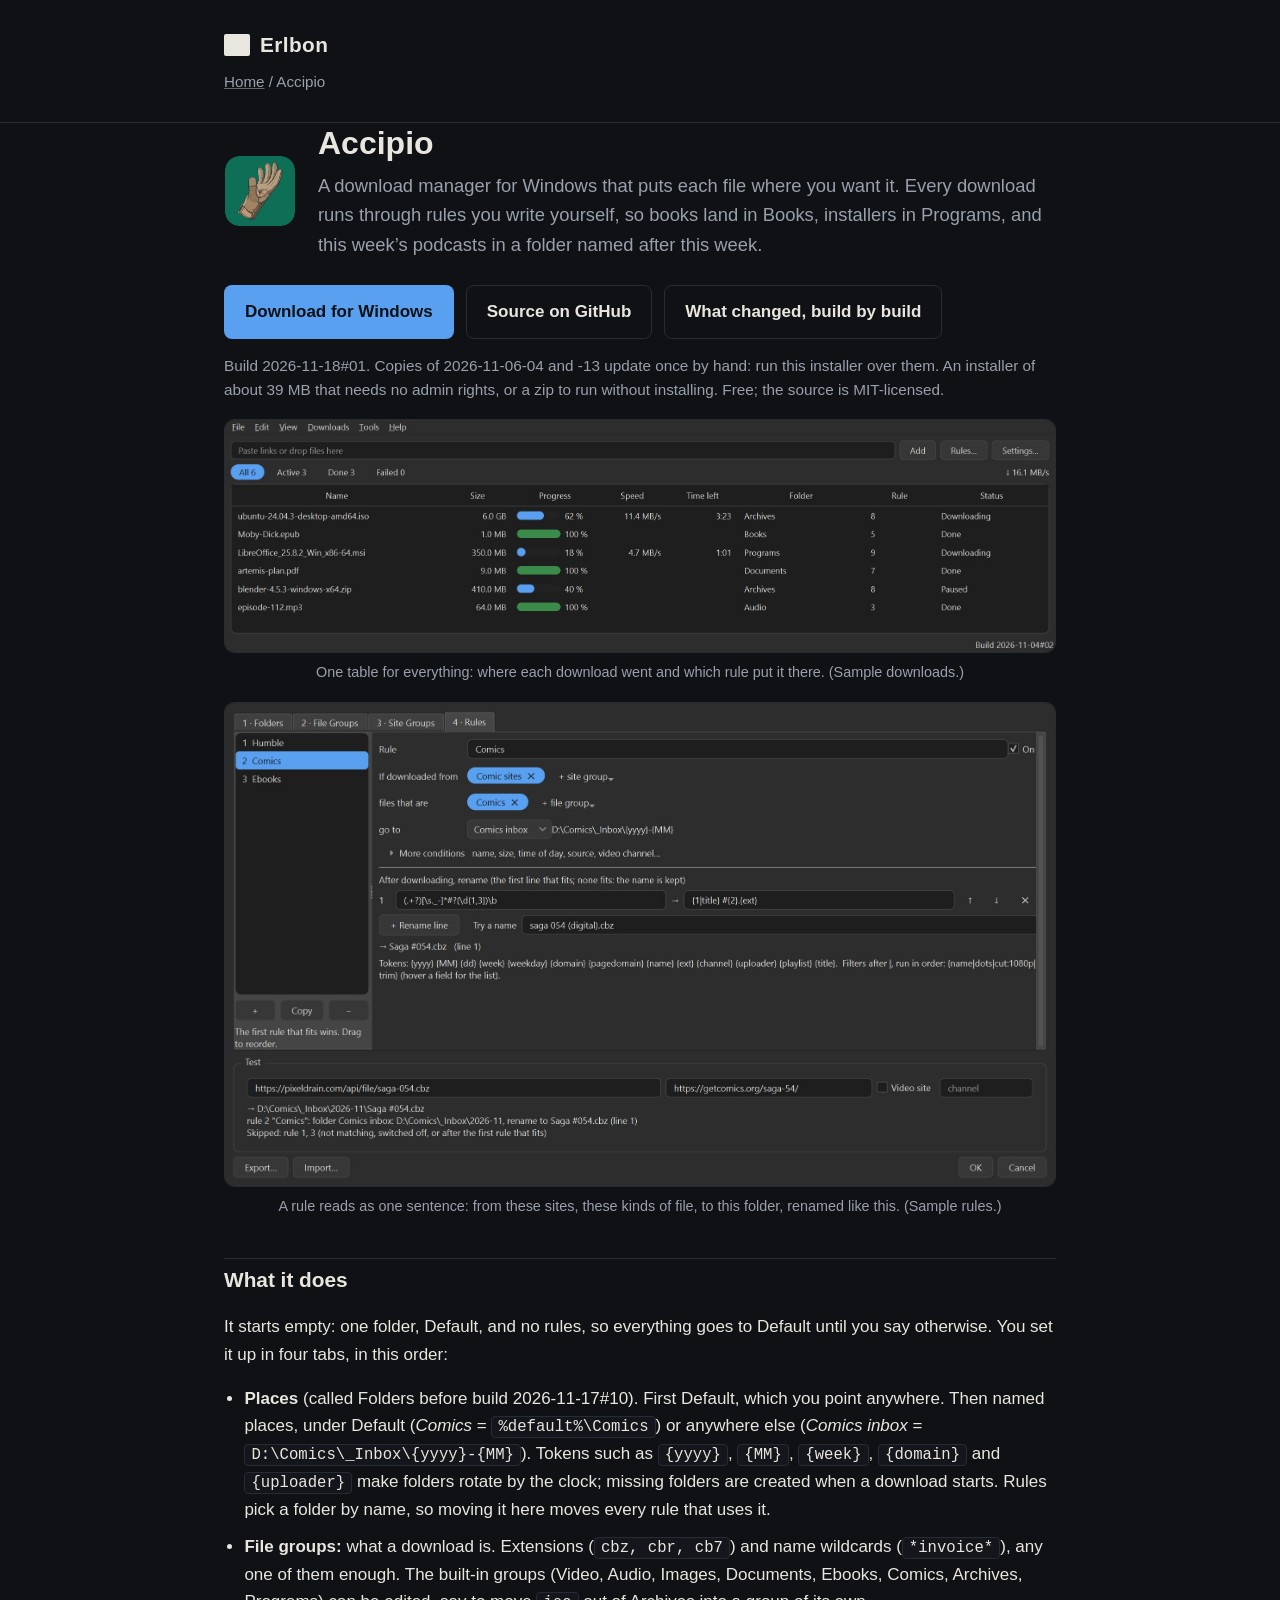
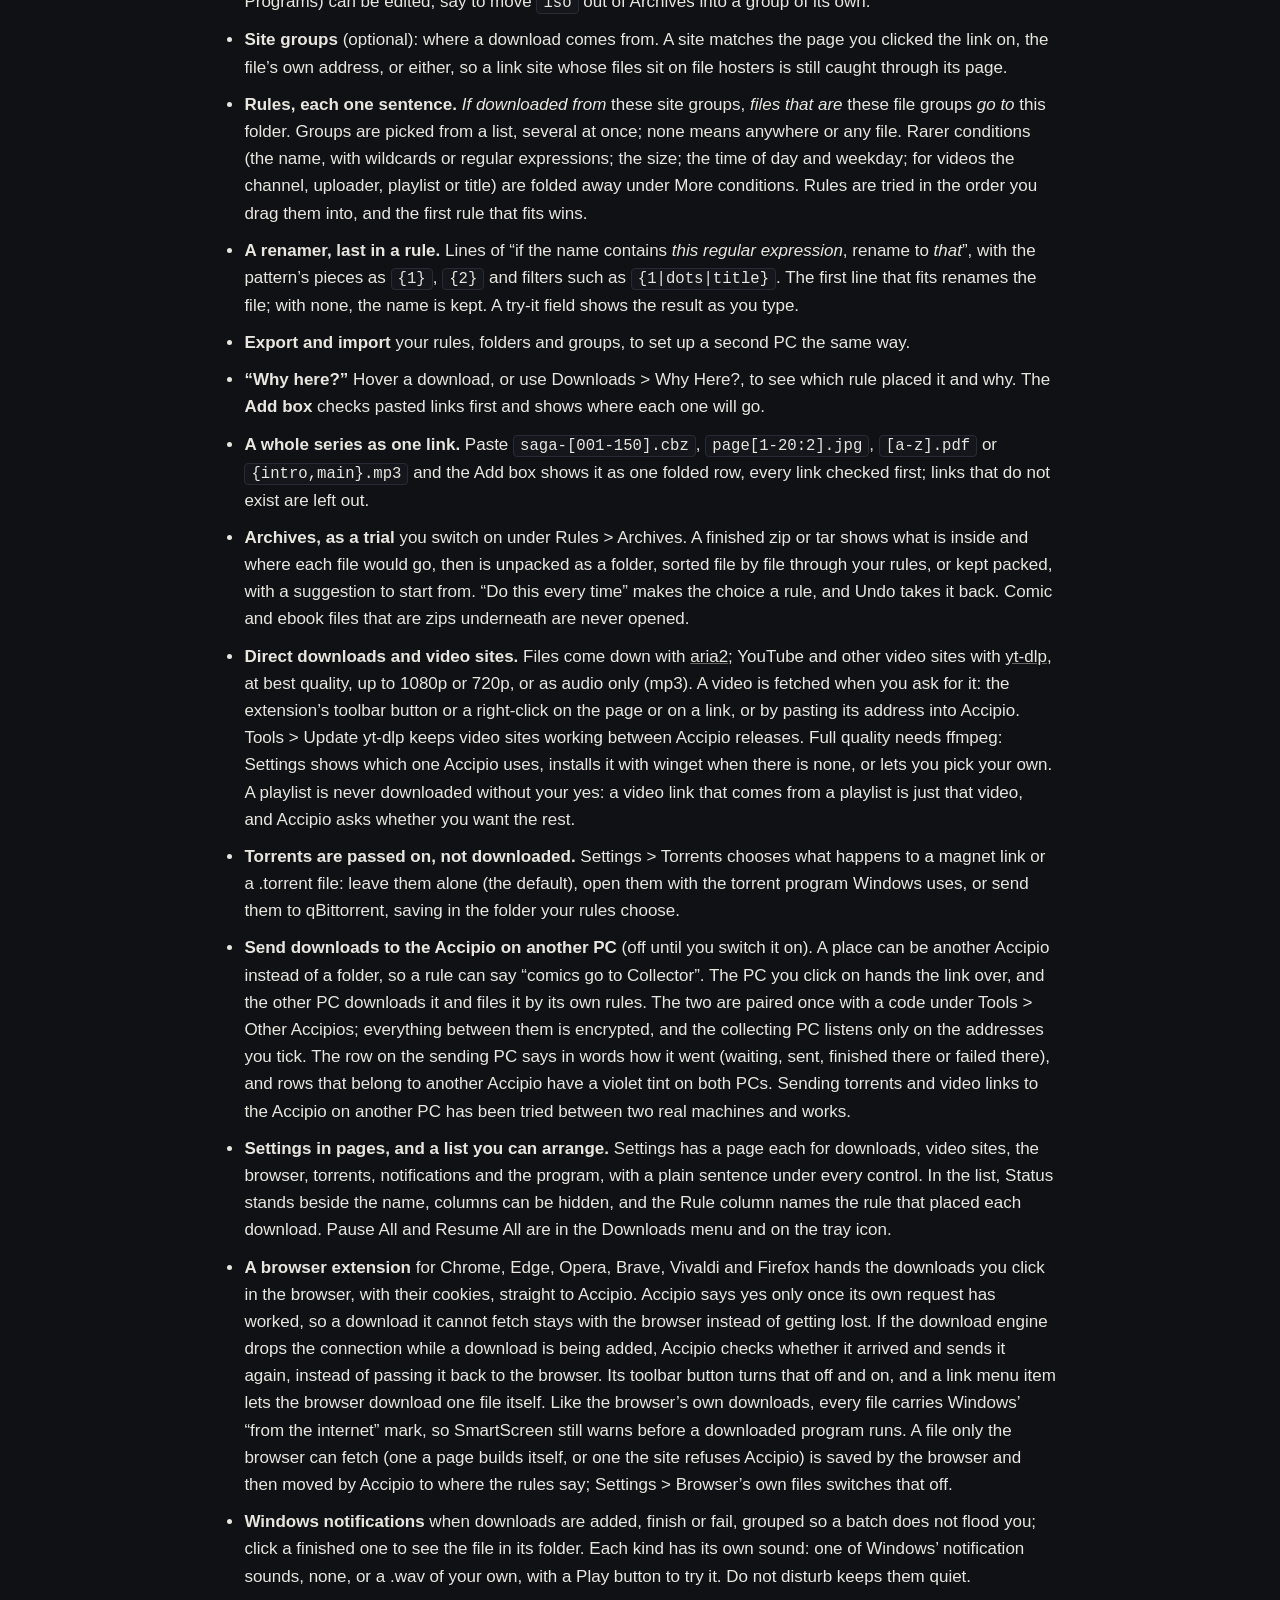
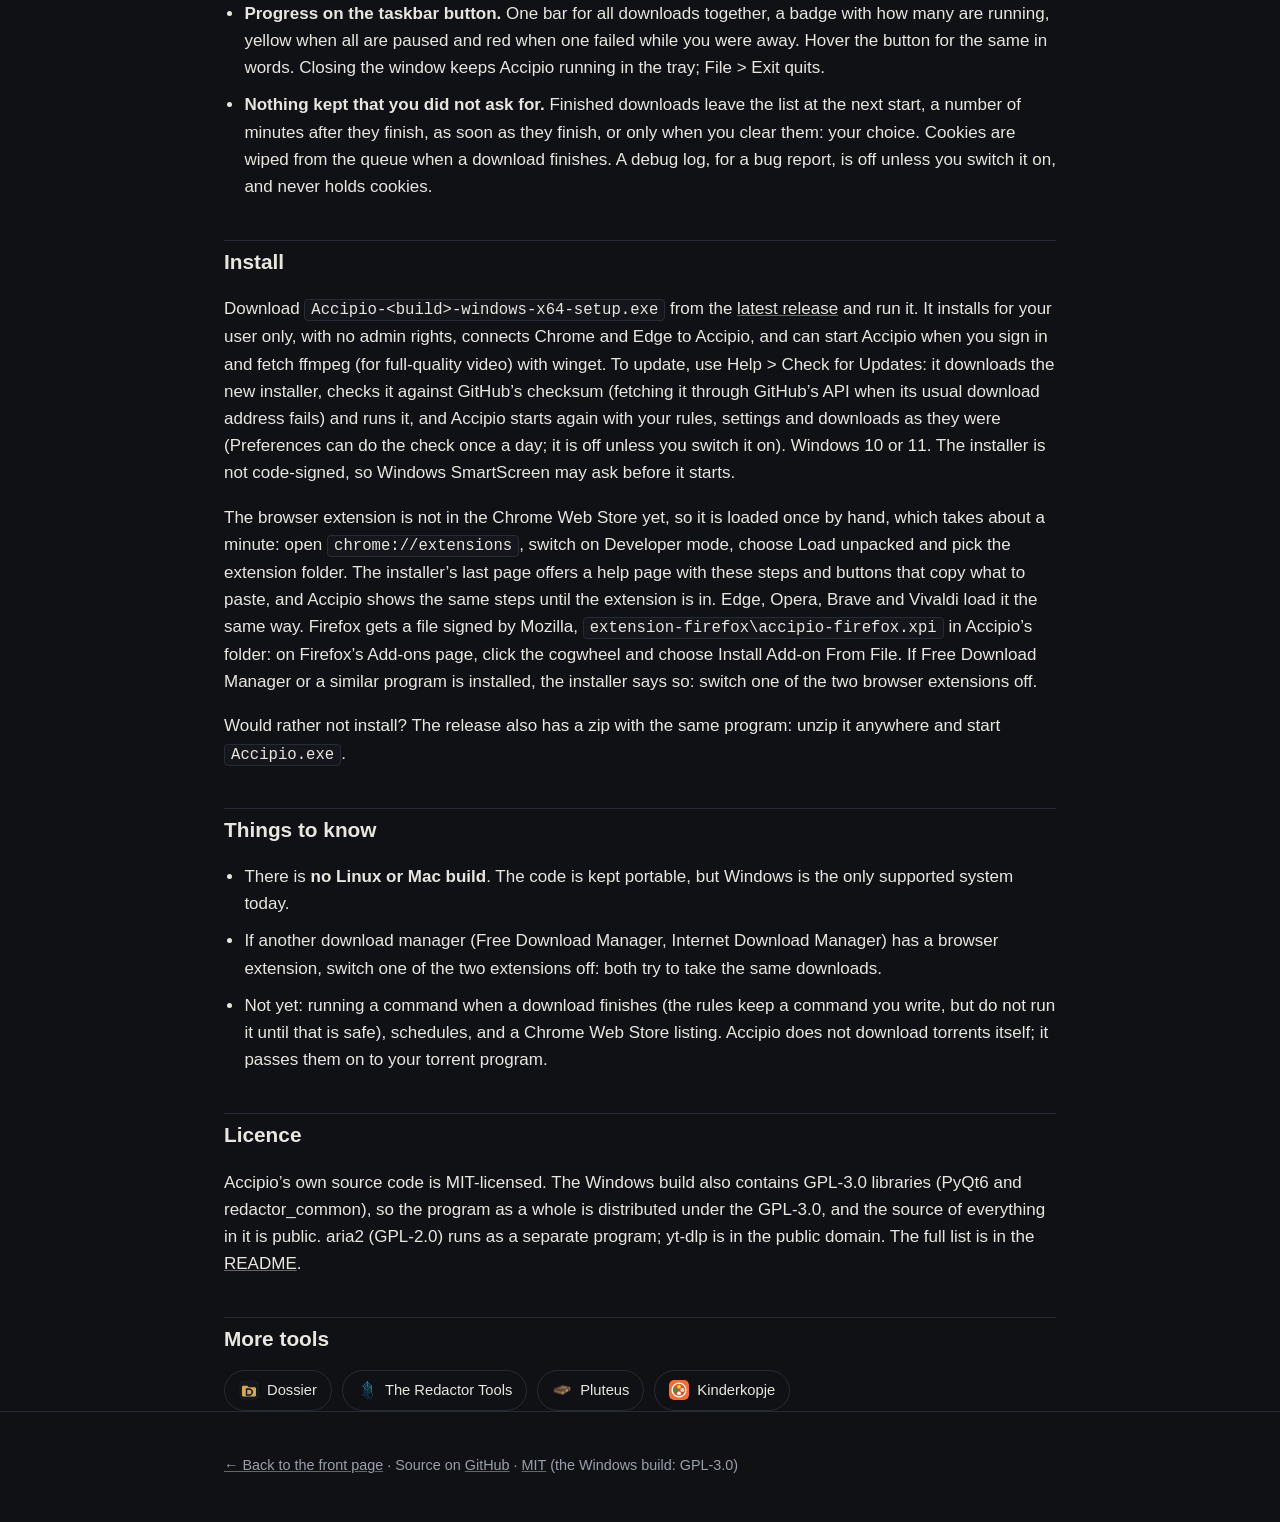
==== commit 817892a3: "Accipio 2026-11-18#01: Settings in pages, Other Accipios under Tools, the list's columns; the link t" ====
--- a/accipio/index.html
+++ b/accipio/index.html
@@ -28,7 +28,7 @@
   "codeRepository": "https://github.com/Erlbon/accipio",
   "operatingSystem": "Windows 10, Windows 11",
   "applicationCategory": "UtilitiesApplication",
-  "softwareVersion": "2026-11-17#11",
+  "softwareVersion": "2026-11-18#01",
   "license": "https://opensource.org/license/mit",
   "screenshot": "https://erlbon.github.io/assets/img/screenshots/accipio-main-dark.jpg",
   "featureList": [
@@ -50,6 +50,7 @@
     "Windows notifications when downloads are added, finish or fail",
     "Progress on the taskbar button: one bar for all downloads, a badge with how many run, red when one failed",
     "Settings shows the ffmpeg in use for video sites and installs it with winget when there is none",
+    "Settings in six pages with a plain sentence under each control; columns that can be hidden; Pause All and Resume All in the menu and on the tray icon",
     "A playlist is never downloaded without your yes; a video link from a playlist is just that video",
     "The window's X keeps Accipio running in the tray, so downloads go on",
     "A per-user Windows installer with no admin rights, or a zip to run without installing",
@@ -84,7 +85,7 @@
     <a class="btn secondary" href="https://github.com/Erlbon/accipio">Source on GitHub</a>
     <a class="btn secondary" href="https://github.com/Erlbon/accipio/blob/main/CHANGELOG.md">What changed, build by build</a>
   </div>
-  <p class="note">Build 2026-11-17#11.Copies of 2026-11-06-04 and -13 update once by hand: run this installer over them. An installer of about 39&nbsp;MB that needs no admin rights, or a zip to run without installing. Free; the source is MIT-licensed.</p>
+  <p class="note">Build 2026-11-18#01. Copies of 2026-11-06-04 and -13 update once by hand: run this installer over them. An installer of about 39&nbsp;MB that needs no admin rights, or a zip to run without installing. Free; the source is MIT-licensed.</p>
 
   <div class="screenshots">
     <figure>
@@ -108,10 +109,11 @@
     <li><strong>Export and import</strong> your rules, folders and groups, to set up a second PC the same way.</li>
     <li><strong>&ldquo;Why here?&rdquo;</strong> Hover a download, or use Downloads &gt; Why Here?, to see which rule placed it and why. The <strong>Add box</strong> checks pasted links first and shows where each one will go.</li>
     <li><strong>A whole series as one link.</strong> Paste <code>saga-[001-150].cbz</code>, <code>page[1-20:2].jpg</code>, <code>[a-z].pdf</code> or <code>{intro,main}.mp3</code> and the Add box shows it as one folded row, every link checked first; links that do not exist are left out.</li>
-    <li><strong>Archives, as a trial</strong> you switch on in Settings. A finished zip or tar shows what is inside and where each file would go, then is unpacked as a folder, sorted file by file through your rules, or kept packed, with a suggestion to start from. &ldquo;Do this every time&rdquo; makes the choice a rule, and Undo takes it back. Comic and ebook files that are zips underneath are never opened.</li>
+    <li><strong>Archives, as a trial</strong> you switch on under Rules &gt; Archives. A finished zip or tar shows what is inside and where each file would go, then is unpacked as a folder, sorted file by file through your rules, or kept packed, with a suggestion to start from. &ldquo;Do this every time&rdquo; makes the choice a rule, and Undo takes it back. Comic and ebook files that are zips underneath are never opened.</li>
     <li><strong>Direct downloads and video sites.</strong> Files come down with <a href="https://aria2.github.io/">aria2</a>; YouTube and other video sites with <a href="https://github.com/yt-dlp/yt-dlp">yt-dlp</a>, at best quality, up to 1080p or 720p, or as audio only (mp3). A video is fetched when you ask for it: the extension&rsquo;s toolbar button or a right-click on the page or on a link, or by pasting its address into Accipio. Tools &gt; Update yt-dlp keeps video sites working between Accipio releases. Full quality needs ffmpeg: Settings shows which one Accipio uses, installs it with winget when there is none, or lets you pick your own. A playlist is never downloaded without your yes: a video link that comes from a playlist is just that video, and Accipio asks whether you want the rest.</li>
     <li><strong>Torrents are passed on, not downloaded.</strong> Settings &gt; Torrents chooses what happens to a magnet link or a .torrent file: leave them alone (the default), open them with the torrent program Windows uses, or send them to qBittorrent, saving in the folder your rules choose.</li>
-    <li><strong>Send downloads to the Accipio on another PC</strong> (new in this build, and off until you switch it on). A place can be another Accipio instead of a folder, so a rule can say &ldquo;comics go to Collector&rdquo;. The PC you click on hands the link over, and the other PC downloads it and files it by its own rules. The two are paired once with a code under Settings &gt; Other Accipios; everything between them is encrypted, and the collecting PC listens only on the addresses you tick. The row on the sending PC says in words how it went (waiting, sent, finished there or failed there), and rows that belong to another Accipio have a violet tint on both PCs. This has been tried between two stand-in Accipios on one PC, not yet between two real machines.</li>
+    <li><strong>Send downloads to the Accipio on another PC</strong> (off until you switch it on). A place can be another Accipio instead of a folder, so a rule can say &ldquo;comics go to Collector&rdquo;. The PC you click on hands the link over, and the other PC downloads it and files it by its own rules. The two are paired once with a code under Tools &gt; Other Accipios; everything between them is encrypted, and the collecting PC listens only on the addresses you tick. The row on the sending PC says in words how it went (waiting, sent, finished there or failed there), and rows that belong to another Accipio have a violet tint on both PCs. Sending torrents and video links to the Accipio on another PC has been tried between two real machines and works.</li>
+    <li><strong>Settings in pages, and a list you can arrange.</strong> Settings has a page each for downloads, video sites, the browser, torrents, notifications and the program, with a plain sentence under every control. In the list, Status stands beside the name, columns can be hidden, and the Rule column names the rule that placed each download. Pause All and Resume All are in the Downloads menu and on the tray icon.</li>
     <li><strong>A browser extension</strong> for Chrome, Edge, Opera, Brave, Vivaldi and Firefox hands the downloads you click in the browser, with their cookies, straight to Accipio. Accipio says yes only once its own request has worked, so a download it cannot fetch stays with the browser instead of getting lost. If the download engine drops the connection while a download is being added, Accipio checks whether it arrived and sends it again, instead of passing it back to the browser. Its toolbar button turns that off and on, and a link menu item lets the browser download one file itself. Like the browser&rsquo;s own downloads, every file carries Windows&rsquo; &ldquo;from the internet&rdquo; mark, so SmartScreen still warns before a downloaded program runs. A file only the browser can fetch (one a page builds itself, or one the site refuses Accipio) is saved by the browser and then moved by Accipio to where the rules say; Settings &gt; Browser&rsquo;s own files switches that off.</li>
     <li><strong>Windows notifications</strong> when downloads are added, finish or fail, grouped so a batch does not flood you; click a finished one to see the file in its folder. Each kind has its own sound: one of Windows&rsquo; notification sounds, none, or a .wav of your own, with a Play button to try it. Do not disturb keeps them quiet.</li>
     <li><strong>Progress on the taskbar button.</strong> One bar for all downloads together, a badge with how many are running, yellow when all are paused and red when one failed while you were away. Hover the button for the same in words. Closing the window keeps Accipio running in the tray; File &gt; Exit quits.</li>
